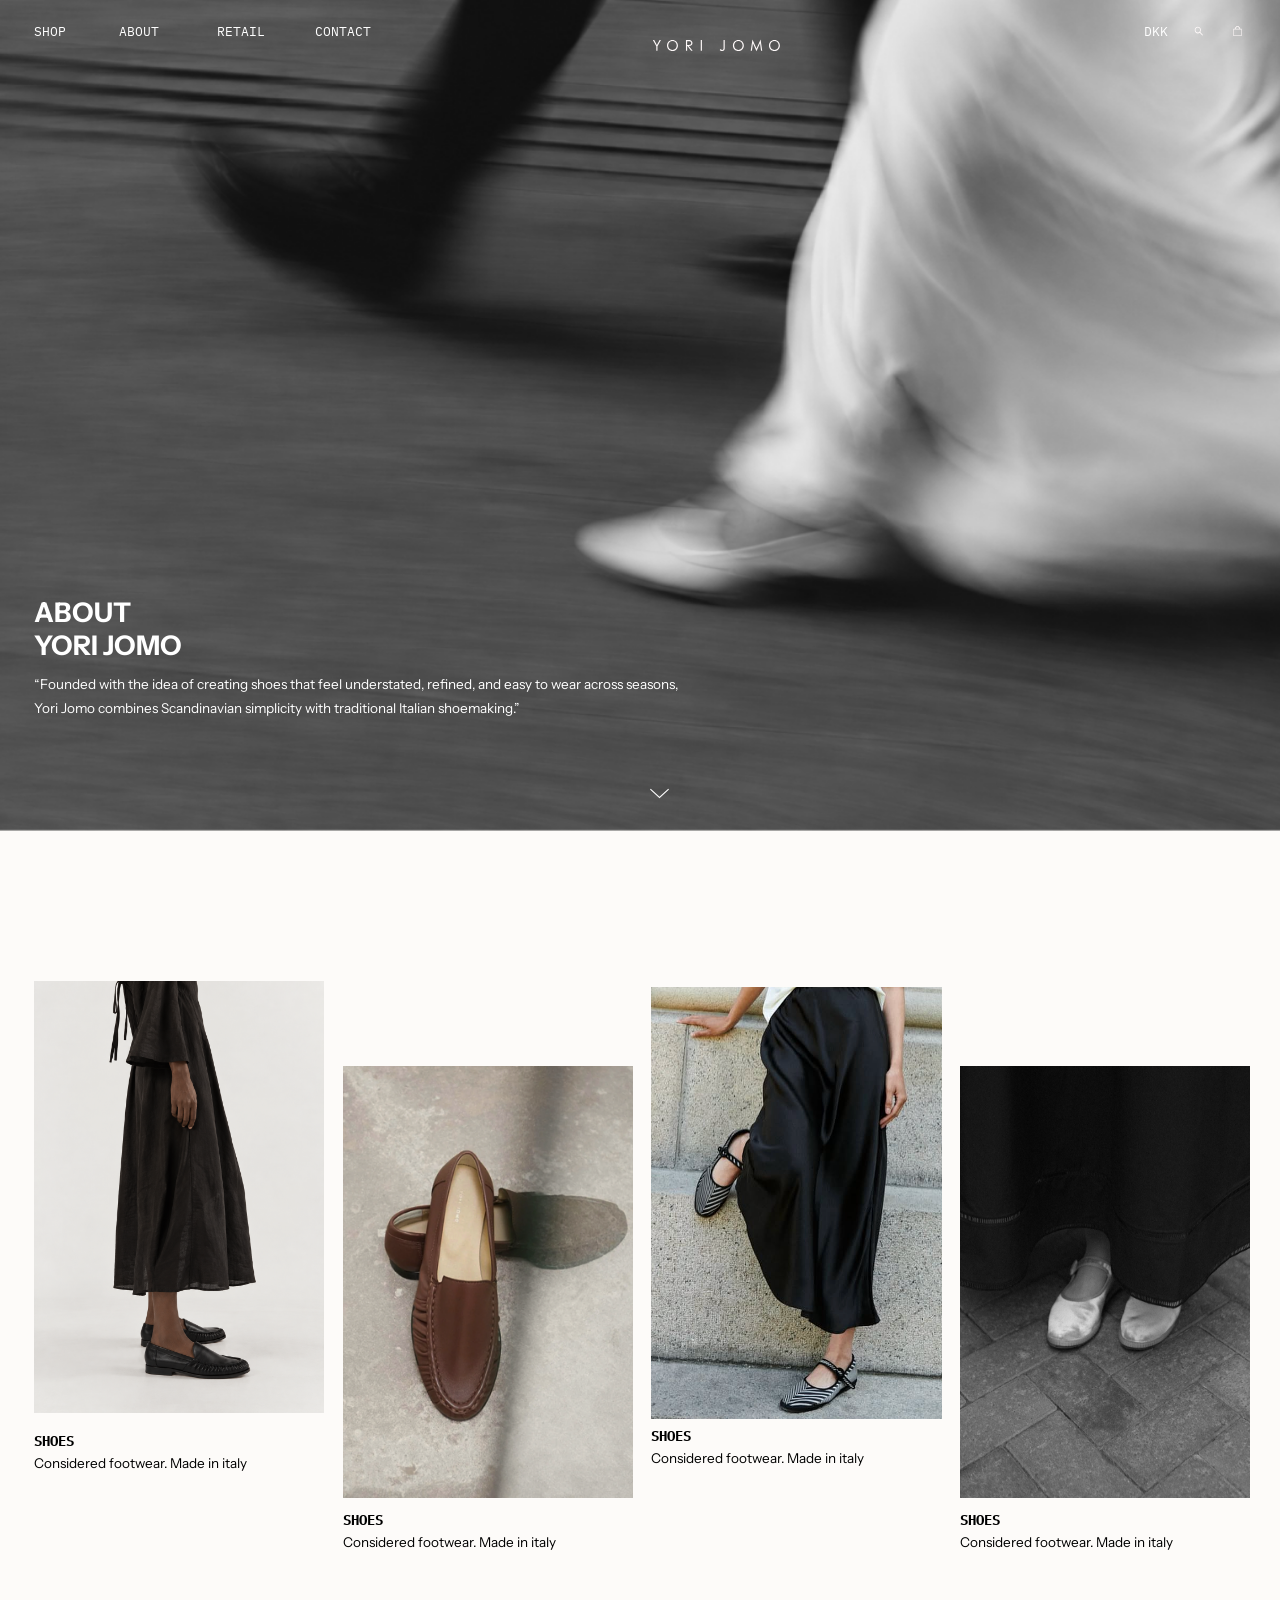
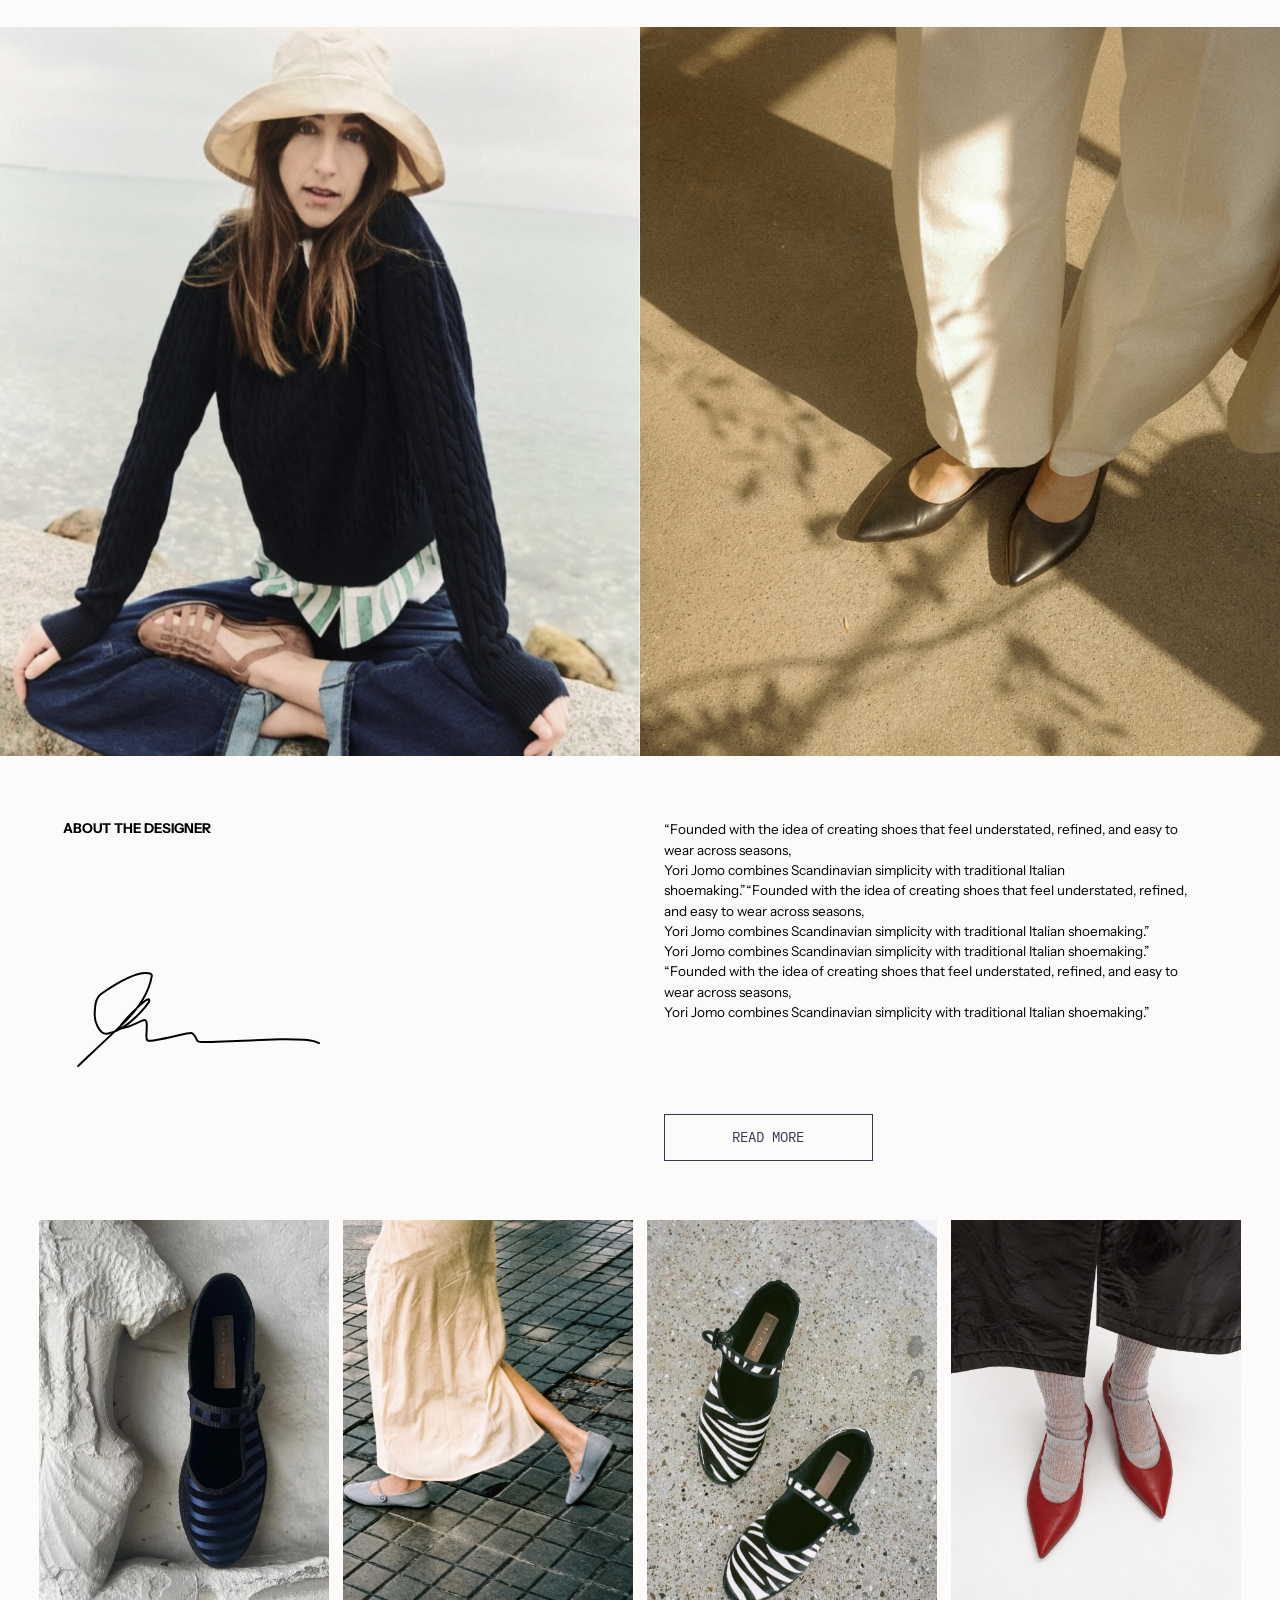
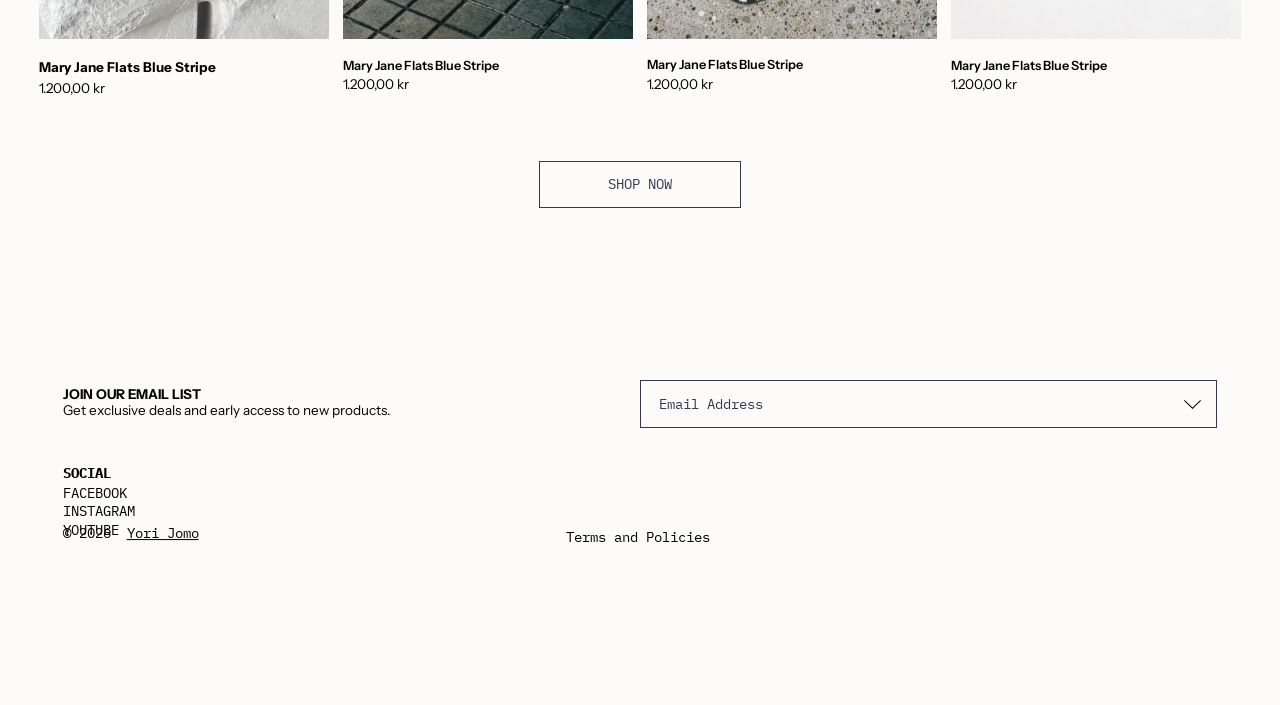
==== index.html @ 8095773f "index" ====
<!doctype html>
<html lang="en">
  <head>
    <meta charset="utf-8">
    <meta name="viewport" content="width=device-width, initial-scale=1">
    <meta name="description" content="Yori Jomo — considered footwear, made in Italy.">
    <title>Yori Jomo — Considered Footwear</title>
    <link rel="preconnect" href="https://fonts.googleapis.com">
    <link rel="preconnect" href="https://fonts.gstatic.com" crossorigin>
    <link
      href="https://fonts.googleapis.com/css2?family=IBM+Plex+Mono:wght@400;700&family=Instrument+Sans:wght@400;600;700&display=swap"
      rel="stylesheet"
    >
    <link rel="stylesheet" href="styles.css">
    <script src="script.js" defer></script>
  </head>
  <body>
    <main class="page" id="top">
      <section class="hero" aria-labelledby="hero-title">
        <img class="hero__image" src="assets/hero.png" alt="">
        <header class="site-header">
          <nav class="header-navigation" aria-label="Main navigation">
            <div class="header-navigation__links">
              <a href="#featured-products">SHOP</a>
              <a href="#designer">ABOUT</a>
              <a href="#categories">RETAIL</a>
              <a href="#footer">CONTACT</a>
            </div>
            <a class="header-navigation__logo" href="#top" aria-label="Yori Jomo home">
              <img src="assets/header-logo.svg" alt="Yori Jomo">
            </a>
            <div class="header-navigation__actions">
              <span class="header-navigation__currency">DKK</span>
              <button
                class="header-navigation__search-toggle"
                type="button"
                aria-label="Open product search"
                aria-expanded="false"
                aria-controls="site-search"
              >
                <img src="assets/header-search.svg" alt="">
              </button>
              <a class="header-navigation__bag" href="#featured-products" aria-label="Shop shoes">
                <img src="assets/header-bag.svg" alt="">
              </a>
            </div>
            <form class="header-search" id="site-search" role="search" hidden>
              <label class="visually-hidden" for="site-search-input">Search shoes</label>
              <input id="site-search-input" type="search" placeholder="Search shoes">
            </form>
          </nav>
        </header>
        <div class="hero__copy">
          <h1 id="hero-title">ABOUT<br>YORI JOMO</h1>
          <p>
            “Founded with the idea of creating shoes that feel understated, refined, and easy to wear across seasons,<br>
            Yori Jomo combines Scandinavian simplicity with traditional Italian shoemaking.”
          </p>
        </div>
        <img class="hero__scroll" src="assets/scroll-indicator.svg" alt="">
      </section>

      <section class="categories" id="categories" aria-label="Shoes">
        <div class="category-grid">
          <article class="category-card category-card--one">
            <img class="category-card__image" src="assets/category-1.png" alt="">
            <div class="category-card__caption">
              <p class="category-card__eyebrow">SHOES</p>
              <p>Considered footwear. Made in italy</p>
            </div>
          </article>
          <article class="category-card category-card--two">
            <img class="category-card__image" src="assets/category-2.png" alt="">
            <div class="category-card__caption">
              <p class="category-card__eyebrow">SHOES</p>
              <p>Considered footwear. Made in italy</p>
            </div>
          </article>
          <article class="category-card category-card--three">
            <div class="category-card__crop category-card__crop--three">
              <img src="assets/category-3.png" alt="">
            </div>
            <div class="category-card__caption">
              <p class="category-card__eyebrow">SHOES</p>
              <p>Considered footwear. Made in italy</p>
            </div>
          </article>
          <article class="category-card category-card--four">
            <div class="category-card__crop category-card__crop--four">
              <img src="assets/category-4.png" alt="">
            </div>
            <div class="category-card__caption">
              <p class="category-card__eyebrow">SHOES</p>
              <p>Considered footwear. Made in italy</p>
            </div>
          </article>
        </div>
      </section>

      <section class="editorial-images" aria-label="Yori Jomo footwear">
        <img class="editorial-images__left" src="assets/about-left.png" alt="">
        <div class="editorial-images__right">
          <img src="assets/about-right.png" alt="">
        </div>
      </section>

      <section class="designer" id="designer" aria-labelledby="designer-title">
        <h2 id="designer-title">ABOUT THE DESIGNER</h2>
        <img class="designer__signature" src="assets/designer-signature.svg" alt="">
        <div class="designer__copy">
          <div class="designer__quote">
            <p>“Founded with the idea of creating shoes that feel understated, refined, and easy to wear across seasons,</p>
            <p></p>
            <p>Yori Jomo combines Scandinavian simplicity with traditional Italian shoemaking.”“Founded with the idea of creating shoes that feel understated, refined, and easy to wear across seasons,</p>
            <p>Yori Jomo combines Scandinavian simplicity with traditional Italian shoemaking.”</p>
            <p></p>
            <p>Yori Jomo combines Scandinavian simplicity with traditional Italian shoemaking.” “Founded with the idea of creating shoes that feel understated, refined, and easy to wear across seasons,</p>
            <p>Yori Jomo combines Scandinavian simplicity with traditional Italian shoemaking.”</p>
          </div>
          <button class="outline-button" type="button">READ MORE</button>
        </div>
      </section>

      <section class="featured" id="featured-products" aria-label="Featured shoes">
        <div class="product-grid">
          <article class="product-card product-card--one">
            <img class="product-card__image" src="assets/featured-1.png" alt="">
            <div class="product-card__details">
              <h3>Mary Jane Flats Blue Stripe</h3>
              <p>1.200,00 kr</p>
            </div>
          </article>
          <article class="product-card product-card--two">
            <img class="product-card__image" src="assets/featured-2.png" alt="">
            <div class="product-card__details">
              <h3>Mary Jane Flats Blue Stripe</h3>
              <p>1.200,00 kr</p>
            </div>
          </article>
          <article class="product-card product-card--three">
            <img class="product-card__image" src="assets/featured-3.png" alt="">
            <div class="product-card__details">
              <h3>Mary Jane Flats Blue Stripe</h3>
              <p>1.200,00 kr</p>
            </div>
          </article>
          <article class="product-card product-card--four">
            <img class="product-card__image" src="assets/featured-4.png" alt="">
            <div class="product-card__details">
              <h3>Mary Jane Flats Blue Stripe</h3>
              <p>1.200,00 kr</p>
            </div>
          </article>
        </div>
        <button class="outline-button" type="button">SHOP NOW</button>
      </section>

      <footer class="footer" id="footer">
        <div class="footer__newsletter">
          <div class="footer__newsletter-copy">
            <p class="footer__heading">JOIN OUR EMAIL LIST</p>
            <p>Get exclusive deals and early access to new products.</p>
          </div>
          <form class="newsletter-form">
            <label class="visually-hidden" for="newsletter-email">Email Address</label>
            <input id="newsletter-email" name="email" type="email" placeholder="Email Address" required>
            <button type="submit" aria-label="Submit email address">
              <img src="assets/footer-arrow.svg" alt="">
            </button>
            <p class="newsletter-form__status" aria-live="polite"></p>
          </form>
        </div>

        <div class="footer__socials">
          <p class="footer__heading">SOCIAL</p>
          <p class="footer__social-link footer__social-link--facebook">FACEBOOK</p>
          <p class="footer__social-link footer__social-link--instagram">INSTAGRAM</p>
          <p class="footer__social-link footer__social-link--youtube">YOUTUBE</p>
        </div>

        <p class="footer__copyright">© 2026&nbsp; <a href="https://www.yorijomo.com/en-dk" target="_blank" rel="noreferrer">Yori Jomo</a></p>
        <p class="footer__terms">Terms and Policies</p>
      </footer>
    </main>
  </body>
</html>
---- styles.css ----
:root {
  --color-background: #fdfbf9;
  --color-navy: #323951;
  --color-text: #000;
  --color-white: #fff;
  --font-body: "Instrument Sans", sans-serif;
  --font-mono: "IBM Plex Mono", monospace;
  --spacing-6: 24px;
}

* {
  box-sizing: border-box;
}

html {
  min-width: 0;
  scroll-behavior: smooth;
}

body {
  min-width: 0;
  margin: 0;
  background: var(--color-background);
  color: var(--color-text);
  font-family: var(--font-body);
  font-size: 16px;
  font-weight: 400;
}

p,
h1,
h2,
h3 {
  margin: 0;
}

button,
input {
  font: inherit;
}

.page {
  position: relative;
  width: 100%;
  max-width: 1890px;
  margin: 0 auto;
  overflow: hidden;
  background: var(--color-background);
  container-type: inline-size;
}

.hero {
  position: relative;
  height: clamp(620px, 64.9471cqi, 1228px);
  overflow: hidden;
}

.hero__image {
  position: absolute;
  top: 0;
  left: -1.7857%;
  display: block;
  width: 103.5714%;
  height: 100%;
  object-fit: fill;
}

.site-header {
  position: absolute;
  z-index: 2;
  inset: 0 0 auto;
  height: clamp(56px, 4.8942cqi, 92.5px);
  padding-inline: clamp(20px, 2.6455cqi, 50px);
  color: var(--color-white);
}

.header-navigation {
  position: relative;
  display: flex;
  width: 100%;
  height: 100%;
  align-items: center;
  justify-content: space-between;
}

.header-navigation__links {
  display: flex;
  align-items: center;
  gap: 3.5714cqi;
}

.header-navigation__links a,
.header-navigation__currency {
  color: inherit;
  font-family: var(--font-mono);
  font-size: clamp(9px, 0.9921cqi, 18.75px);
  font-weight: 400;
  line-height: 1;
  text-decoration: none;
}

.header-navigation__links a:nth-child(1) {
  width: 3.0423cqi;
}

.header-navigation__links a:nth-child(2),
.header-navigation__links a:nth-child(3) {
  width: 4.1005cqi;
}

.header-navigation__links a:nth-child(4) {
  width: 5.2248cqi;
}

.header-navigation__links a,
.header-navigation__logo,
.header-navigation__bag,
.header-navigation__search-toggle {
  transition: opacity 160ms ease;
}

.header-navigation__links a:hover,
.header-navigation__logo:hover,
.header-navigation__bag:hover,
.header-navigation__search-toggle:hover {
  opacity: 0.72;
}

.header-navigation__links a:focus-visible,
.header-navigation__logo:focus-visible,
.header-navigation__bag:focus-visible,
.header-navigation__search-toggle:focus-visible {
  outline: 1px solid currentColor;
  outline-offset: 5px;
}

.header-navigation__logo {
  position: absolute;
  top: 50%;
  left: 50%;
  display: block;
  width: max-content;
  transform: translate(-50%, -50%) scale(clamp(1, calc(100cqi / 889.4px), 2.125));
}

.header-navigation__logo img,
.header-navigation__search-toggle img,
.header-navigation__bag img {
  display: block;
  height: auto;
}

.header-navigation__actions {
  display: flex;
  align-items: center;
  gap: clamp(12px, 1.72cqi, 32px);
}

.header-navigation__currency {
  white-space: nowrap;
}

.header-navigation__search-toggle,
.header-navigation__bag {
  display: grid;
  width: clamp(14px, 1.3254cqi, 25px);
  height: clamp(16px, 1.59cqi, 30px);
  flex: 0 0 auto;
  place-items: center;
  padding: 0;
  border: 0;
  background: transparent;
  color: inherit;
  cursor: pointer;
}

.header-navigation__search-toggle img {
  transform: scale(clamp(1.08, calc(100cqi / 771.4px), 2.45));
}

.header-navigation__bag img {
  transform: scale(clamp(1.07, calc(100cqi / 964.3px), 1.96));
}

.header-search {
  position: absolute;
  top: calc(100% - 4px);
  right: 0;
  width: clamp(220px, 26.5cqi, 500px);
  padding: 10px 14px;
  border: 1px solid var(--color-white);
  background: rgb(50 57 81 / 72%);
}

.header-search[hidden] {
  display: none;
}

.header-search input {
  width: 100%;
  border: 0;
  outline: 0;
  background: transparent;
  color: var(--color-white);
  font-family: var(--font-mono);
  font-size: clamp(12px, 0.98cqi, 18px);
}

.header-search input::placeholder {
  color: var(--color-white);
  opacity: 1;
}

.hero__copy {
  position: absolute;
  top: 71.69%;
  left: 2.6455%;
  width: 52.05%;
  color: var(--color-white);
}

.hero__copy h1 {
  margin-bottom: clamp(8px, 0.794cqi, 15px);
  font-size: clamp(24px, 2.1164cqi, 40px);
  font-weight: 700;
  line-height: normal;
}

.hero__copy p {
  font-size: clamp(12px, 1.0582cqi, 20px);
  line-height: var(--spacing-6);
}

.hero__scroll {
  position: absolute;
  bottom: 2.75%;
  left: 50%;
  display: block;
  transform: translateX(-50%) scale(clamp(0.5, calc(100cqi / 1512px), 1.25));
}

.categories {
  position: relative;
  width: 100%;
  height: clamp(500px, 62.2354cqi, 1176px);
  margin-top: -1px;
  overflow: hidden;
}

.category-grid {
  position: absolute;
  top: 5.6878cqi;
  right: 2.315cqi;
  left: 2.6455cqi;
  display: grid;
  grid-template-columns: repeat(4, minmax(0, 1fr));
  align-items: start;
  column-gap: 1.46cqi;
}

.category-card {
  display: flex;
  min-width: 0;
  flex-direction: column;
  align-items: flex-start;
}

.category-card__image,
.category-card__crop {
  display: block;
  width: 100%;
  aspect-ratio: 0.6715;
  object-fit: cover;
}

.category-card--one {
  margin-top: 6.116cqi;
}

.category-card--one .category-card__caption {
  margin-top: clamp(12px, 1.521cqi, 28px);
}

.category-card--two {
  padding-top: 12.698cqi;
}

.category-card--two .category-card__caption,
.category-card--four .category-card__caption {
  margin-top: clamp(10px, 1.124cqi, 21px);
}

.category-card--three {
  margin-top: 6.58cqi;
}

.category-card__crop {
  position: relative;
  overflow: hidden;
}

.category-card__crop img {
  position: absolute;
  max-width: none;
}

.category-card__crop--three img {
  top: -141.9%;
  left: -43.56%;
  width: 215.87%;
  height: 313.81%;
}

.category-card--three .category-card__caption {
  margin-top: clamp(7px, 0.6614cqi, 12.5px);
}

.category-card--four {
  padding-top: 12.698cqi;
}

.category-card__crop--four img {
  top: -89.89%;
  left: -13.8%;
  width: 136.59%;
  height: 236.89%;
}

.category-card__caption {
  width: 100%;
  font-size: clamp(11px, 1.0582cqi, 20px);
  line-height: 1.5;
}

.category-card__eyebrow {
  height: 1.5em;
  font-family: var(--font-mono);
  font-size: inherit;
  font-weight: 700;
  line-height: 1.25;
}

.editorial-images {
  display: grid;
  width: 100%;
  height: 56.9444cqi;
  grid-template-columns: repeat(2, minmax(0, 1fr));
  grid-template-rows: minmax(0, 1fr);
}

.editorial-images__left,
.editorial-images__right {
  display: block;
  min-height: 0;
  width: 100%;
  height: 100%;
}

.editorial-images__left {
  object-fit: cover;
  object-position: bottom;
}

.editorial-images__right {
  position: relative;
  overflow: hidden;
}

.editorial-images__right img {
  position: absolute;
  top: -3.52%;
  left: -0.93%;
  width: 100.93%;
  height: 106.07%;
}

.designer {
  position: relative;
  width: 100%;
  height: clamp(350px, 33.5979cqi, 638px);
  overflow: hidden;
}

.designer h2 {
  position: absolute;
  top: 14.57%;
  left: 4.8942%;
  font-size: clamp(12px, 1.0582cqi, 20px);
  font-weight: 700;
  line-height: 1.5;
}

.designer__signature {
  position: absolute;
  top: 50.2%;
  left: 6.018cqi;
  display: block;
  transform: scale(clamp(0.5, calc(100cqi / 1512px), 1.25));
  transform-origin: top left;
}

.designer__copy {
  position: absolute;
  top: 14.764%;
  left: 51.852%;
  display: flex;
  width: 42.328%;
  flex-direction: column;
  gap: clamp(18px, 1.852cqi, 35px);
}

.designer__quote {
  height: clamp(200px, 21.164cqi, 400px);
  overflow: hidden;
  font-size: clamp(12px, 1.0582cqi, 20px);
  line-height: 1.5;
}

.outline-button {
  display: inline-flex;
  width: max-content;
  min-height: clamp(42px, 3.6376cqi, 68.75px);
  align-items: center;
  justify-content: center;
  padding: clamp(10px, 1.0582cqi, 20px) clamp(32px, 5.291cqi, 100px);
  border: 1px solid var(--color-navy);
  background: transparent;
  color: var(--color-navy);
  font-family: var(--font-mono);
  font-size: clamp(12px, 1.0582cqi, 20px);
  font-weight: 400;
  line-height: normal;
  text-decoration: none;
  white-space: nowrap;
  cursor: pointer;
}

.outline-button:focus-visible {
  outline: 2px solid var(--color-navy);
  outline-offset: 3px;
}

.featured {
  display: flex;
  width: 100%;
  margin-top: clamp(32px, 2.6455cqi, 50px);
  margin-bottom: clamp(100px, 11.5741cqi, 219px);
  flex-direction: column;
  align-items: center;
  gap: clamp(44px, 4.8942cqi, 92.5px);
}

.product-grid {
  display: grid;
  width: 93.9%;
  grid-template-columns: repeat(4, minmax(0, 1fr));
  align-items: start;
  gap: 1.1973%;
}

.product-card {
  display: flex;
  min-width: 0;
  flex-direction: column;
  gap: clamp(14px, 1.455cqi, 22px);
}

.product-card[hidden] {
  display: none;
}

.product-card__image {
  display: block;
  width: 100%;
  aspect-ratio: 0.6911;
  object-fit: cover;
}

.product-card__details {
  width: 100%;
}

.product-card__details h3 {
  font-size: clamp(11px, 0.9921cqi, 18.75px);
  font-weight: 600;
  line-height: 1.333;
}

.product-card--one .product-card__details h3 {
  font-size: clamp(12px, 1.0582cqi, 20px);
  font-weight: 700;
  line-height: 1.5;
}

.product-card__details p {
  font-size: clamp(11px, 1.0582cqi, 20px);
  line-height: 1.5;
}

.footer {
  position: relative;
  width: 100%;
  height: clamp(320px, 25.1984cqi, 476px);
  margin-top: 0;
  margin-bottom: 27px;
  overflow: hidden;
}

.footer__newsletter-copy {
  position: absolute;
  top: 9.449%;
  left: 4.8942%;
  width: 27.1825%;
  font-size: clamp(11px, 1.0582cqi, 20px);
  line-height: normal;
}

.footer__heading {
  font-weight: 700;
}

.newsletter-form {
  position: absolute;
  top: 7.6129%;
  right: 4.8942%;
  width: 45.1058%;
  height: clamp(44px, 3.7037cqi, 70px);
  border: 1px solid var(--color-navy);
}

.newsletter-form input {
  width: 100%;
  height: 100%;
  padding: 0 clamp(42px, 3.7037cqi, 70px) 0 clamp(14px, 1.389cqi, 26px);
  border: 0;
  border-radius: 0;
  outline: 0;
  background: transparent;
  color: var(--color-navy);
  font-family: var(--font-mono);
  font-size: clamp(12px, 1.0582cqi, 20px);
}

.newsletter-form input::placeholder {
  color: var(--color-navy);
  opacity: 1;
}

.newsletter-form:focus-within {
  outline: 1px solid var(--color-navy);
  outline-offset: 2px;
}

.newsletter-form button {
  position: absolute;
  top: 0;
  right: 0;
  display: grid;
  width: clamp(44px, 3.7037cqi, 70px);
  height: 100%;
  place-items: center;
  padding: 0;
  border: 0;
  background: transparent;
  cursor: pointer;
}

.newsletter-form button img {
  display: block;
  transform: rotate(-90deg) scale(clamp(0.5, calc(100cqi / 1512px), 1.25));
}

.newsletter-form__status {
  position: absolute;
  top: calc(100% + 6px);
  left: 0;
  color: var(--color-navy);
  font-size: clamp(10px, 0.794cqi, 15px);
}

.footer__socials {
  position: absolute;
  top: 33.07%;
  left: 4.8942%;
  width: clamp(160px, 14.22cqi, 215px);
  font-family: var(--font-mono);
  font-size: clamp(11px, 1.0582cqi, 20px);
  line-height: 1.5625;
}

.footer__social-link {
  position: absolute;
  left: 0;
}

.footer__social-link--facebook {
  top: 1.5873cqi;
}

.footer__social-link--instagram {
  top: 2.9762cqi;
}

.footer__social-link--youtube {
  top: 4.4974cqi;
}

.footer__copyright,
.footer__terms {
  position: absolute;
  font-family: var(--font-mono);
  font-size: clamp(11px, 1.0582cqi, 20px);
  line-height: 1.1875;
}

.footer__copyright {
  bottom: 47.5%;
  left: 4.8942%;
  transform: translateY(100%);
}

.footer__copyright a {
  color: inherit;
}

.footer__terms {
  bottom: 46.45%;
  left: 44.246%;
  transform: translateY(100%);
}

.visually-hidden {
  position: absolute;
  width: 1px;
  height: 1px;
  padding: 0;
  overflow: hidden;
  clip: rect(0, 0, 0, 0);
  white-space: nowrap;
  border: 0;
}

@media (max-width: 900px) {
  .site-header {
    padding-inline: 20px;
  }

  .header-navigation__links {
    gap: clamp(10px, 3.5714cqi, 32px);
  }

  .header-navigation__logo {
    transform: translate(-50%, -50%) scale(clamp(1, calc(100cqi / 889.4px), 1.2));
  }

  .header-navigation__actions {
    gap: clamp(10px, 1.7cqi, 16px);
  }

  .hero__copy {
    width: 68%;
  }

  .category-card__caption {
    font-size: clamp(10px, 1.4cqi, 13px);
  }

  .designer__quote {
    line-height: 1.5;
  }

  .footer__socials {
    width: 32%;
  }

}
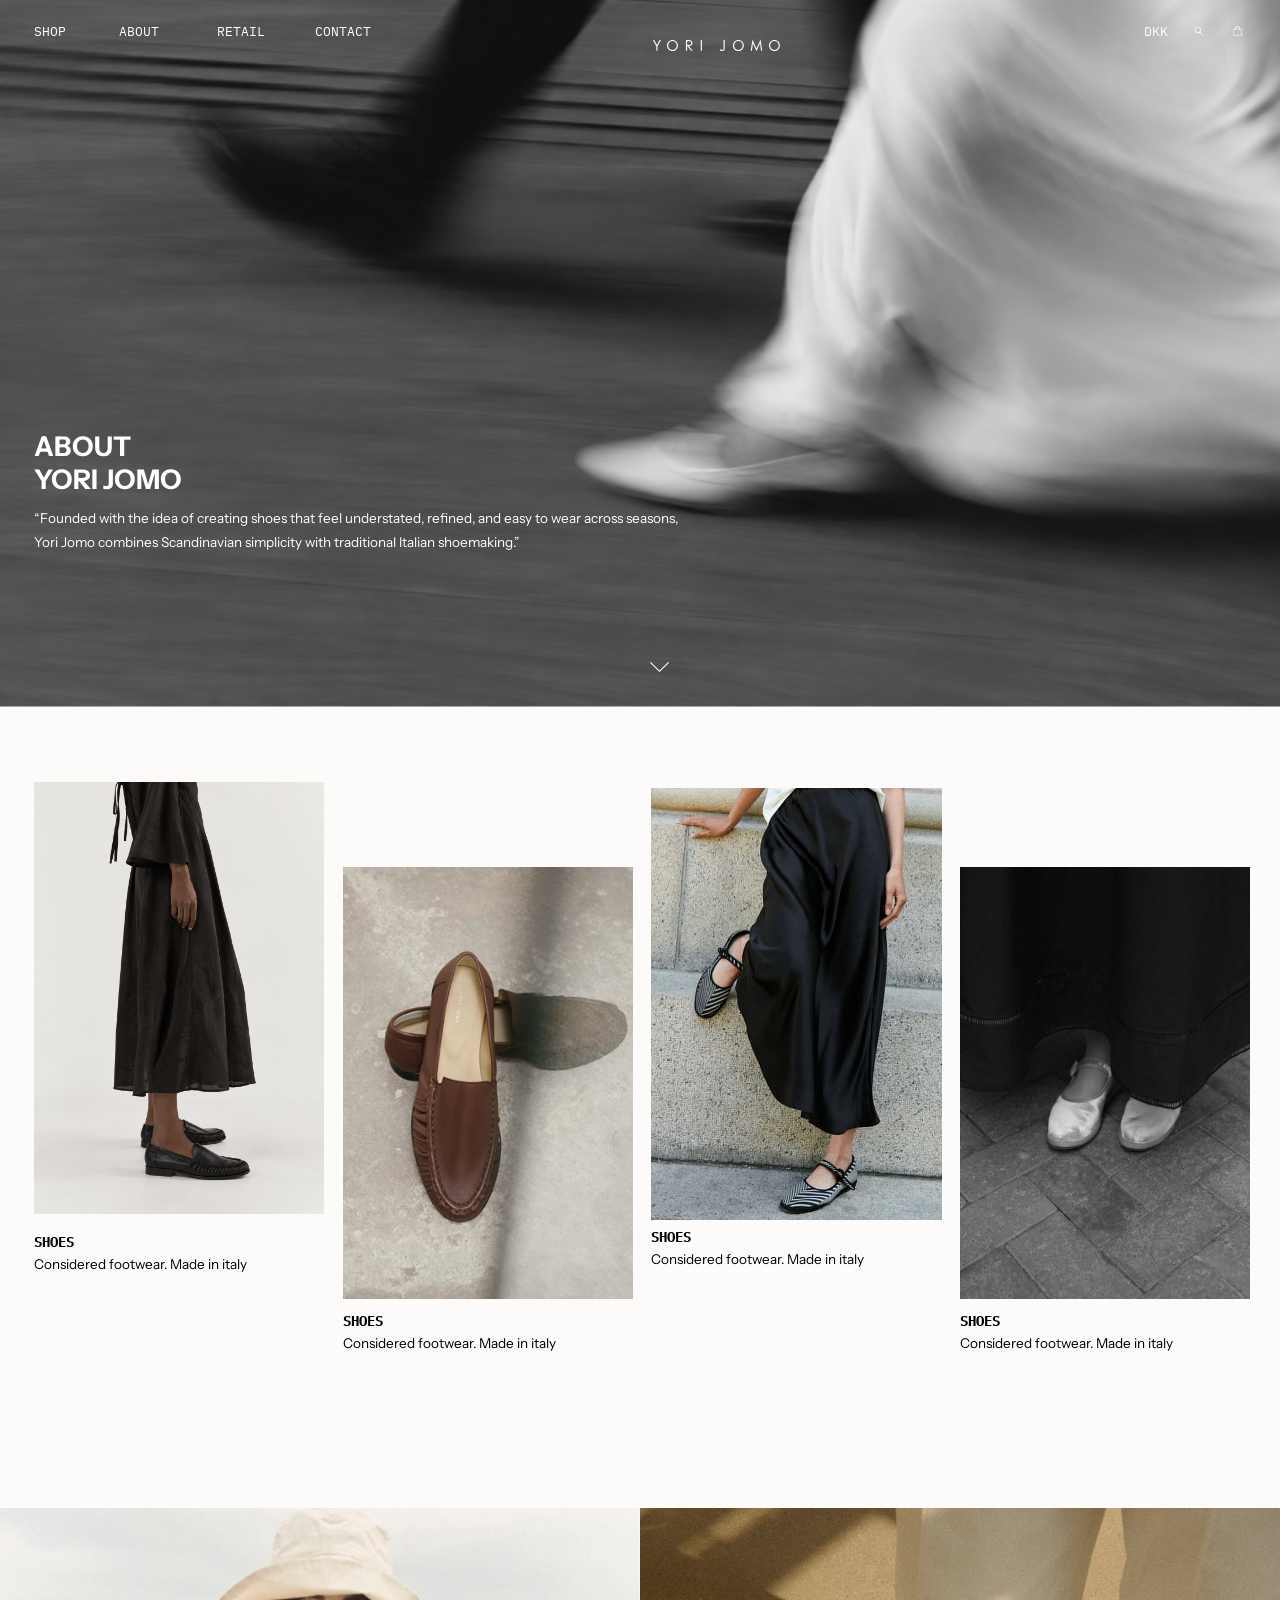
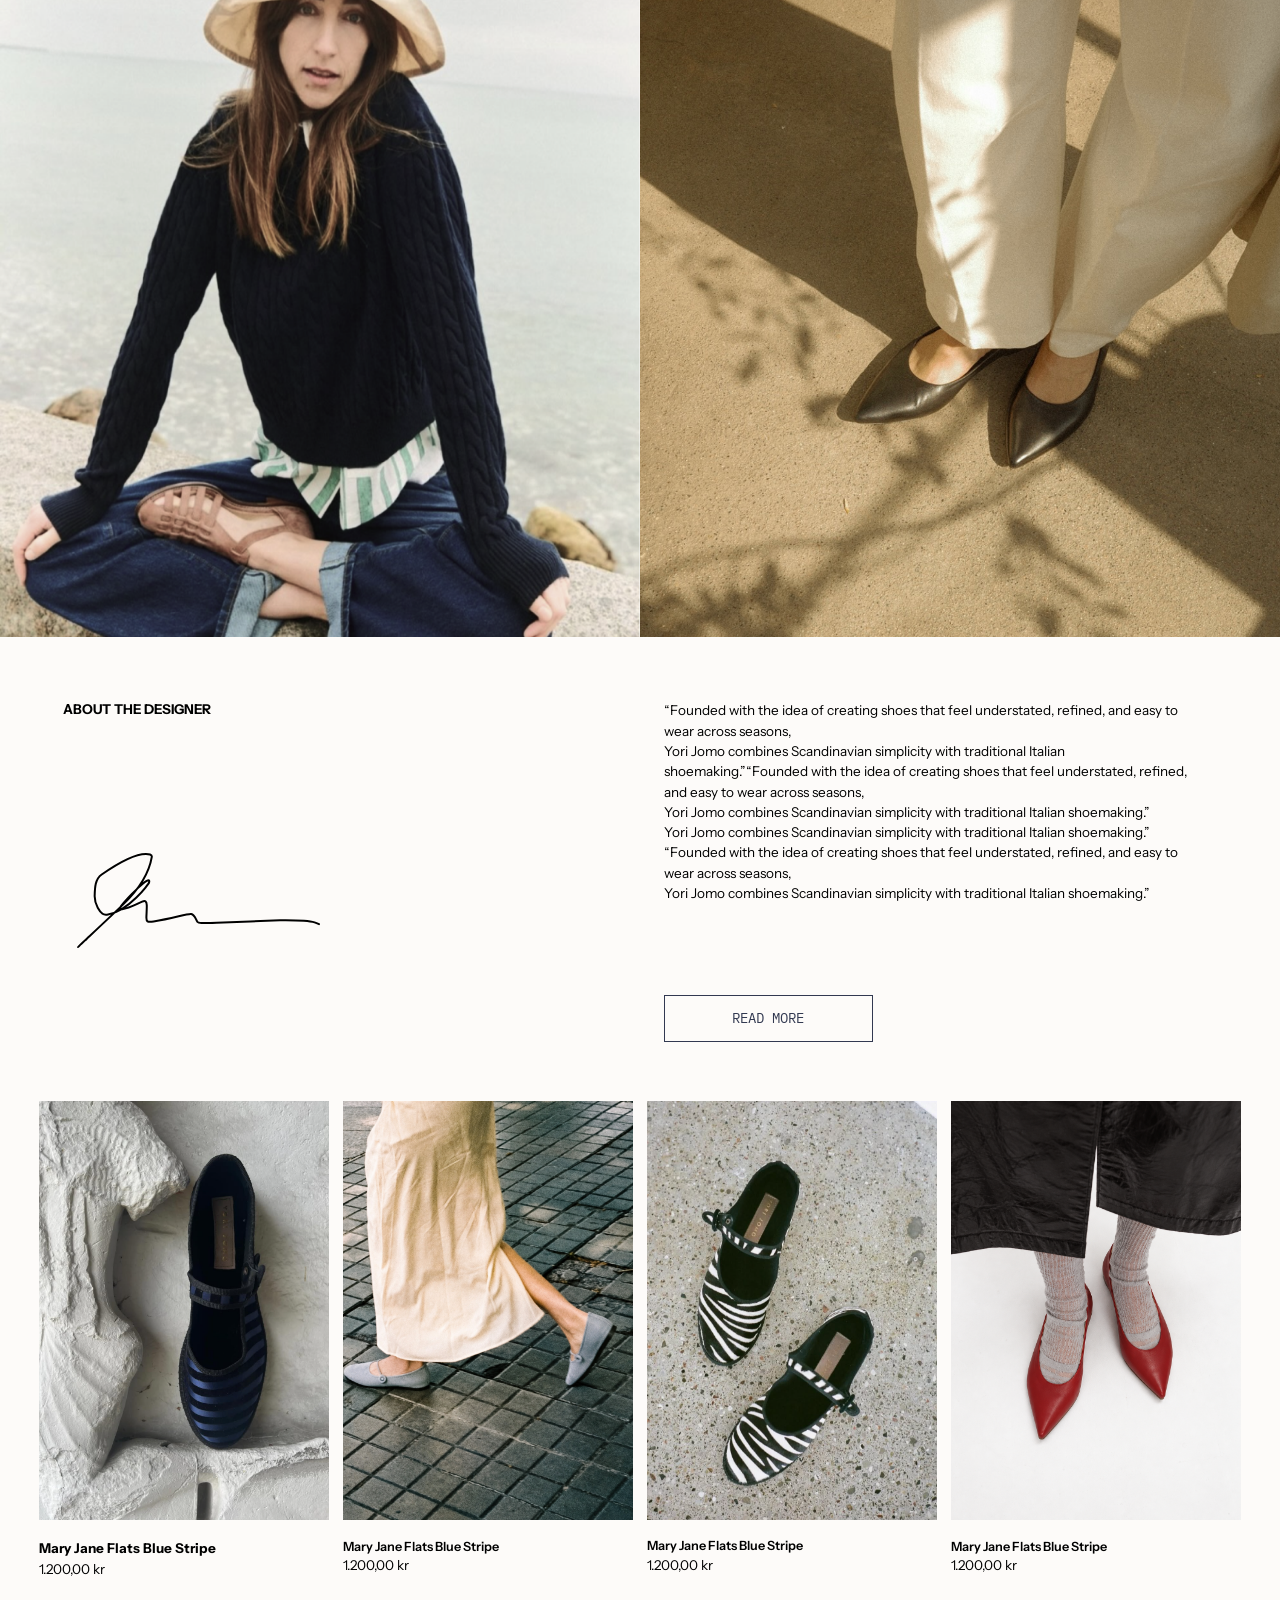
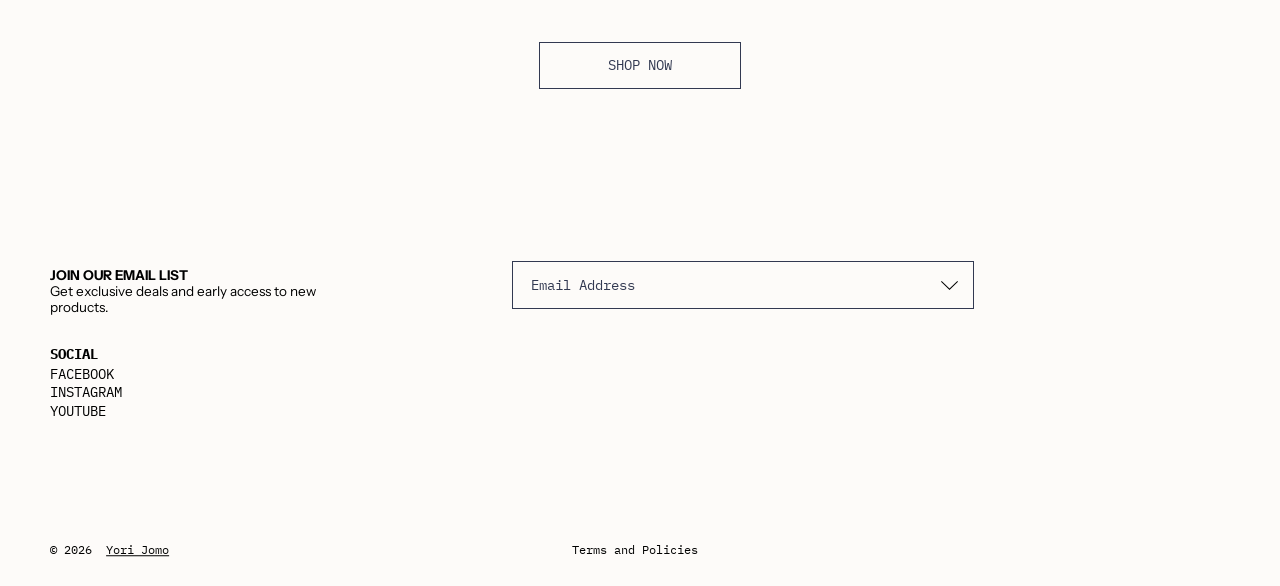
==== commit 77a771ef: "responsive" ====
--- a/index.html
+++ b/index.html
@@ -1,33 +1,48 @@
 <!doctype html>
 <html lang="en">
   <head>
-    <meta charset="utf-8">
-    <meta name="viewport" content="width=device-width, initial-scale=1">
-    <meta name="description" content="Yori Jomo — considered footwear, made in Italy.">
+    <meta charset="utf-8" />
+    <meta name="viewport" content="width=device-width, initial-scale=1" />
+    <meta
+      name="description"
+      content="Yori Jomo — considered footwear, made in Italy."
+    />
     <title>Yori Jomo — Considered Footwear</title>
-    <link rel="preconnect" href="https://fonts.googleapis.com">
-    <link rel="preconnect" href="https://fonts.gstatic.com" crossorigin>
+    <link rel="preconnect" href="https://fonts.googleapis.com" />
+    <link rel="preconnect" href="https://fonts.gstatic.com" crossorigin />
     <link
       href="https://fonts.googleapis.com/css2?family=IBM+Plex+Mono:wght@400;700&family=Instrument+Sans:wght@400;600;700&display=swap"
       rel="stylesheet"
-    >
-    <link rel="stylesheet" href="styles.css">
+    />
+    <link rel="stylesheet" href="styles.css" />
     <script src="script.js" defer></script>
   </head>
   <body>
     <main class="page" id="top">
       <section class="hero" aria-labelledby="hero-title">
-        <img class="hero__image" src="assets/hero.png" alt="">
+        <img class="hero__image" src="assets/hero.png" alt="" />
         <header class="site-header">
           <nav class="header-navigation" aria-label="Main navigation">
-            <div class="header-navigation__links">
+            <button
+              class="header-navigation__menu-toggle"
+              type="button"
+              aria-expanded="false"
+              aria-controls="primary-navigation"
+            >
+              MENU
+            </button>
+            <div class="header-navigation__links" id="primary-navigation">
               <a href="#featured-products">SHOP</a>
               <a href="#designer">ABOUT</a>
               <a href="#categories">RETAIL</a>
               <a href="#footer">CONTACT</a>
             </div>
-            <a class="header-navigation__logo" href="#top" aria-label="Yori Jomo home">
-              <img src="assets/header-logo.svg" alt="Yori Jomo">
+            <a
+              class="header-navigation__logo"
+              href="#top"
+              aria-label="Yori Jomo home"
+            >
+              <img src="assets/header-logo.svg" alt="Yori Jomo" />
             </a>
             <div class="header-navigation__actions">
               <span class="header-navigation__currency">DKK</span>
@@ -38,39 +53,59 @@
                 aria-expanded="false"
                 aria-controls="site-search"
               >
-                <img src="assets/header-search.svg" alt="">
+                <img src="assets/header-search.svg" alt="" />
               </button>
-              <a class="header-navigation__bag" href="#featured-products" aria-label="Shop shoes">
-                <img src="assets/header-bag.svg" alt="">
+              <a
+                class="header-navigation__bag"
+                href="#featured-products"
+                aria-label="Shop shoes"
+              >
+                <img src="assets/header-bag.svg" alt="" />
               </a>
             </div>
             <form class="header-search" id="site-search" role="search" hidden>
-              <label class="visually-hidden" for="site-search-input">Search shoes</label>
-              <input id="site-search-input" type="search" placeholder="Search shoes">
+              <label class="visually-hidden" for="site-search-input"
+                >Search shoes</label
+              >
+              <input
+                id="site-search-input"
+                type="search"
+                placeholder="Search shoes"
+              />
             </form>
           </nav>
         </header>
         <div class="hero__copy">
-          <h1 id="hero-title">ABOUT<br>YORI JOMO</h1>
+          <h1 id="hero-title">ABOUT<br />YORI JOMO</h1>
           <p>
-            “Founded with the idea of creating shoes that feel understated, refined, and easy to wear across seasons,<br>
-            Yori Jomo combines Scandinavian simplicity with traditional Italian shoemaking.”
-          </p>
-        </div>
-        <img class="hero__scroll" src="assets/scroll-indicator.svg" alt="">
+            “Founded with the idea of creating shoes that feel understated,
+            refined, and easy to wear across seasons,<br />
+            Yori Jomo combines Scandinavian simplicity with traditional Italian
+            shoemaking.”
+          </p>
+        </div>
+        <img class="hero__scroll" src="assets/scroll-indicator.svg" alt="" />
       </section>
 
       <section class="categories" id="categories" aria-label="Shoes">
         <div class="category-grid">
           <article class="category-card category-card--one">
-            <img class="category-card__image" src="assets/category-1.png" alt="">
+            <img
+              class="category-card__image"
+              src="assets/category-1.png"
+              alt=""
+            />
             <div class="category-card__caption">
               <p class="category-card__eyebrow">SHOES</p>
               <p>Considered footwear. Made in italy</p>
             </div>
           </article>
           <article class="category-card category-card--two">
-            <img class="category-card__image" src="assets/category-2.png" alt="">
+            <img
+              class="category-card__image"
+              src="assets/category-2.png"
+              alt=""
+            />
             <div class="category-card__caption">
               <p class="category-card__eyebrow">SHOES</p>
               <p>Considered footwear. Made in italy</p>
@@ -78,7 +113,7 @@
           </article>
           <article class="category-card category-card--three">
             <div class="category-card__crop category-card__crop--three">
-              <img src="assets/category-3.png" alt="">
+              <img src="assets/category-3.png" alt="" />
             </div>
             <div class="category-card__caption">
               <p class="category-card__eyebrow">SHOES</p>
@@ -87,7 +122,7 @@
           </article>
           <article class="category-card category-card--four">
             <div class="category-card__crop category-card__crop--four">
-              <img src="assets/category-4.png" alt="">
+              <img src="assets/category-4.png" alt="" />
             </div>
             <div class="category-card__caption">
               <p class="category-card__eyebrow">SHOES</p>
@@ -98,54 +133,97 @@
       </section>
 
       <section class="editorial-images" aria-label="Yori Jomo footwear">
-        <img class="editorial-images__left" src="assets/about-left.png" alt="">
+        <img
+          class="editorial-images__left"
+          src="assets/about-left.png"
+          alt=""
+        />
         <div class="editorial-images__right">
-          <img src="assets/about-right.png" alt="">
+          <img src="assets/about-right.png" alt="" />
         </div>
       </section>
 
       <section class="designer" id="designer" aria-labelledby="designer-title">
         <h2 id="designer-title">ABOUT THE DESIGNER</h2>
-        <img class="designer__signature" src="assets/designer-signature.svg" alt="">
+        <img
+          class="designer__signature"
+          src="assets/designer-signature.svg"
+          alt=""
+        />
         <div class="designer__copy">
           <div class="designer__quote">
-            <p>“Founded with the idea of creating shoes that feel understated, refined, and easy to wear across seasons,</p>
-            <p></p>
-            <p>Yori Jomo combines Scandinavian simplicity with traditional Italian shoemaking.”“Founded with the idea of creating shoes that feel understated, refined, and easy to wear across seasons,</p>
-            <p>Yori Jomo combines Scandinavian simplicity with traditional Italian shoemaking.”</p>
-            <p></p>
-            <p>Yori Jomo combines Scandinavian simplicity with traditional Italian shoemaking.” “Founded with the idea of creating shoes that feel understated, refined, and easy to wear across seasons,</p>
-            <p>Yori Jomo combines Scandinavian simplicity with traditional Italian shoemaking.”</p>
+            <p>
+              “Founded with the idea of creating shoes that feel understated,
+              refined, and easy to wear across seasons,
+            </p>
+            <p>
+              Yori Jomo combines Scandinavian simplicity with traditional
+              Italian shoemaking.”“Founded with the idea of creating shoes that
+              feel understated, refined, and easy to wear across seasons,
+            </p>
+            <p>
+              Yori Jomo combines Scandinavian simplicity with traditional
+              Italian shoemaking.”
+            </p>
+            <p>
+              Yori Jomo combines Scandinavian simplicity with traditional
+              Italian shoemaking.” “Founded with the idea of creating shoes that
+              feel understated, refined, and easy to wear across seasons,
+            </p>
+            <p>
+              Yori Jomo combines Scandinavian simplicity with traditional
+              Italian shoemaking.”
+            </p>
           </div>
           <button class="outline-button" type="button">READ MORE</button>
         </div>
       </section>
 
-      <section class="featured" id="featured-products" aria-label="Featured shoes">
+      <section
+        class="featured"
+        id="featured-products"
+        aria-label="Featured shoes"
+      >
         <div class="product-grid">
           <article class="product-card product-card--one">
-            <img class="product-card__image" src="assets/featured-1.png" alt="">
+            <img
+              class="product-card__image"
+              src="assets/featured-1.png"
+              alt=""
+            />
             <div class="product-card__details">
               <h3>Mary Jane Flats Blue Stripe</h3>
               <p>1.200,00 kr</p>
             </div>
           </article>
           <article class="product-card product-card--two">
-            <img class="product-card__image" src="assets/featured-2.png" alt="">
+            <img
+              class="product-card__image"
+              src="assets/featured-2.png"
+              alt=""
+            />
             <div class="product-card__details">
               <h3>Mary Jane Flats Blue Stripe</h3>
               <p>1.200,00 kr</p>
             </div>
           </article>
           <article class="product-card product-card--three">
-            <img class="product-card__image" src="assets/featured-3.png" alt="">
+            <img
+              class="product-card__image"
+              src="assets/featured-3.png"
+              alt=""
+            />
             <div class="product-card__details">
               <h3>Mary Jane Flats Blue Stripe</h3>
               <p>1.200,00 kr</p>
             </div>
           </article>
           <article class="product-card product-card--four">
-            <img class="product-card__image" src="assets/featured-4.png" alt="">
+            <img
+              class="product-card__image"
+              src="assets/featured-4.png"
+              alt=""
+            />
             <div class="product-card__details">
               <h3>Mary Jane Flats Blue Stripe</h3>
               <p>1.200,00 kr</p>
@@ -162,10 +240,18 @@
             <p>Get exclusive deals and early access to new products.</p>
           </div>
           <form class="newsletter-form">
-            <label class="visually-hidden" for="newsletter-email">Email Address</label>
-            <input id="newsletter-email" name="email" type="email" placeholder="Email Address" required>
+            <label class="visually-hidden" for="newsletter-email"
+              >Email Address</label
+            >
+            <input
+              id="newsletter-email"
+              name="email"
+              type="email"
+              placeholder="Email Address"
+              required
+            />
             <button type="submit" aria-label="Submit email address">
-              <img src="assets/footer-arrow.svg" alt="">
+              <img src="assets/footer-arrow.svg" alt="" />
             </button>
             <p class="newsletter-form__status" aria-live="polite"></p>
           </form>
@@ -173,12 +259,26 @@
 
         <div class="footer__socials">
           <p class="footer__heading">SOCIAL</p>
-          <p class="footer__social-link footer__social-link--facebook">FACEBOOK</p>
-          <p class="footer__social-link footer__social-link--instagram">INSTAGRAM</p>
-          <p class="footer__social-link footer__social-link--youtube">YOUTUBE</p>
-        </div>
-
-        <p class="footer__copyright">© 2026&nbsp; <a href="https://www.yorijomo.com/en-dk" target="_blank" rel="noreferrer">Yori Jomo</a></p>
+          <p class="footer__social-link footer__social-link--facebook">
+            FACEBOOK
+          </p>
+          <p class="footer__social-link footer__social-link--instagram">
+            INSTAGRAM
+          </p>
+          <p class="footer__social-link footer__social-link--youtube">
+            YOUTUBE
+          </p>
+        </div>
+
+        <p class="footer__copyright">
+          © 2026&nbsp;
+          <a
+            href="https://www.yorijomo.com/en-dk"
+            target="_blank"
+            rel="noreferrer"
+            >Yori Jomo</a
+          >
+        </p>
         <p class="footer__terms">Terms and Policies</p>
       </footer>
     </main>
--- a/styles.css
+++ b/styles.css
@@ -61,7 +61,7 @@
   left: -1.7857%;
   display: block;
   width: 103.5714%;
-  height: 100%;
+  height: 85%;
   object-fit: fill;
 }
 
@@ -87,6 +87,10 @@
   display: flex;
   align-items: center;
   gap: 3.5714cqi;
+}
+
+.header-navigation__menu-toggle {
+  display: none;
 }
 
 .header-navigation__links a,
@@ -112,18 +116,13 @@
   width: 5.2248cqi;
 }
 
-.header-navigation__links a,
-.header-navigation__logo,
-.header-navigation__bag,
-.header-navigation__search-toggle {
-  transition: opacity 160ms ease;
-}
-
-.header-navigation__links a:hover,
-.header-navigation__logo:hover,
-.header-navigation__bag:hover,
-.header-navigation__search-toggle:hover {
-  opacity: 0.72;
+/* Navigation links */
+.header-navigation__links a {
+  transition: font-weight 160ms ease;
+}
+
+.header-navigation__links a:hover {
+  font-weight: 700;
 }
 
 .header-navigation__links a:focus-visible,
@@ -140,7 +139,8 @@
   left: 50%;
   display: block;
   width: max-content;
-  transform: translate(-50%, -50%) scale(clamp(1, calc(100cqi / 889.4px), 2.125));
+  transform: translate(-50%, -50%)
+    scale(clamp(1, calc(100cqi / 889.4px), 2.125));
 }
 
 .header-navigation__logo img,
@@ -188,8 +188,8 @@
   right: 0;
   width: clamp(220px, 26.5cqi, 500px);
   padding: 10px 14px;
-  border: 1px solid var(--color-white);
-  background: rgb(50 57 81 / 72%);
+  border: 1px solid #000;
+  background: #fdfbf9;
 }
 
 .header-search[hidden] {
@@ -201,19 +201,22 @@
   border: 0;
   outline: 0;
   background: transparent;
-  color: var(--color-white);
+  color: #000;
   font-family: var(--font-mono);
   font-size: clamp(12px, 0.98cqi, 18px);
 }
-
 .header-search input::placeholder {
-  color: var(--color-white);
+  color: #000;
   opacity: 1;
 }
 
+.header-search input::-webkit-search-cancel-button {
+  filter: brightness(0);
+}
+
 .hero__copy {
   position: absolute;
-  top: 71.69%;
+  top: 51.69%;
   left: 2.6455%;
   width: 52.05%;
   color: var(--color-white);
@@ -233,7 +236,7 @@
 
 .hero__scroll {
   position: absolute;
-  bottom: 2.75%;
+  bottom: 18%;
   left: 50%;
   display: block;
   transform: translateX(-50%) scale(clamp(0.5, calc(100cqi / 1512px), 1.25));
@@ -243,7 +246,8 @@
   position: relative;
   width: 100%;
   height: clamp(500px, 62.2354cqi, 1176px);
-  margin-top: -1px;
+  margin-top: -200px;
+  margin-bottom: 80px;
   overflow: hidden;
 }
 
@@ -433,6 +437,14 @@
   text-decoration: none;
   white-space: nowrap;
   cursor: pointer;
+  transition:
+    background-color 0.25s ease,
+    color 0.25s ease;
+}
+
+.outline-button:hover {
+  background-color: #000;
+  color: #fff;
 }
 
 .outline-button:focus-visible {
@@ -499,7 +511,7 @@
 
 .footer {
   position: relative;
-  width: 100%;
+  width: 80%;
   height: clamp(320px, 25.1984cqi, 476px);
   margin-top: 0;
   margin-bottom: 27px;
@@ -591,6 +603,11 @@
 .footer__social-link {
   position: absolute;
   left: 0;
+  font-weight: 400;
+}
+
+.footer__social-link:hover {
+  font-weight: 700;
 }
 
 .footer__social-link--facebook {
@@ -609,12 +626,12 @@
 .footer__terms {
   position: absolute;
   font-family: var(--font-mono);
-  font-size: clamp(11px, 1.0582cqi, 20px);
+  font-size: 12px;
   line-height: 1.1875;
 }
 
 .footer__copyright {
-  bottom: 47.5%;
+  bottom: 5%;
   left: 4.8942%;
   transform: translateY(100%);
 }
@@ -624,9 +641,9 @@
 }
 
 .footer__terms {
-  bottom: 46.45%;
-  left: 44.246%;
-  transform: translateY(100%);
+  bottom: 5%;
+  left: 62%;
+  transform: translate(-50%, 100%);
 }
 
 .visually-hidden {
@@ -645,12 +662,50 @@
     padding-inline: 20px;
   }
 
+  .header-navigation__menu-toggle {
+    display: block;
+    padding: 0;
+    border: 0;
+    background: transparent;
+    color: inherit;
+    font-family: var(--font-mono);
+    font-size: 13px;
+    line-height: 1;
+    cursor: pointer;
+  }
+
+  .header-navigation__menu-toggle:focus-visible {
+    outline: 1px solid currentColor;
+    outline-offset: 5px;
+  }
+
   .header-navigation__links {
-    gap: clamp(10px, 3.5714cqi, 32px);
+    position: absolute;
+    z-index: 3;
+    top: calc(100% - 4px);
+    left: 0;
+    display: none;
+    min-width: 200px;
+    flex-direction: column;
+    align-items: flex-start;
+    gap: 16px;
+    padding: 20px;
+    background: #fdfbf9;
+  }
+
+  .header-navigation__links.is-open {
+    display: flex;
+  }
+
+  .header-navigation__links a {
+    width: auto;
+    font-size: 13px;
+    color: #333;
   }
 
   .header-navigation__logo {
-    transform: translate(-50%, -50%) scale(clamp(1, calc(100cqi / 889.4px), 1.2));
+    transform: translate(-50%, -50%)
+      scale(clamp(1, calc(100cqi / 889.4px), 1.2));
   }
 
   .header-navigation__actions {
@@ -672,5 +727,538 @@
   .footer__socials {
     width: 32%;
   }
-
-}
+}
+
+@media (min-width: 601px) and (max-width: 900px) {
+  .hero {
+    height: clamp(762px, calc(126.63vw + 1px), 1014px);
+  }
+
+  .hero__image {
+    top: 0;
+    left: 0;
+    width: 100%;
+    height: 100%;
+    object-fit: cover;
+  }
+
+  .site-header {
+    height: 80px;
+    padding-inline: clamp(24px, 5.25vw, 42px);
+  }
+
+  .header-navigation__menu-toggle {
+    font-size: 13px;
+  }
+
+  .header-navigation__logo {
+    transform: translate(-50%, -50%);
+  }
+
+  .header-navigation__logo img {
+    width: clamp(180px, 36.625vw, 293px);
+  }
+
+  .header-navigation__actions {
+    gap: clamp(14px, 2.5vw, 24px);
+  }
+
+  .header-navigation__currency {
+    font-size: 13px;
+  }
+
+  .header-navigation__search-toggle,
+  .header-navigation__bag {
+    width: 20px;
+    height: 22px;
+  }
+
+  .hero__copy {
+    top: 63%;
+    left: 5%;
+    width: 70%;
+  }
+
+  .hero__copy h1 {
+    margin-bottom: 15px;
+    font-size: 28px;
+    line-height: 1.05;
+  }
+
+  .hero__copy p {
+    max-width: 595px;
+    font-size: 14px;
+    line-height: 1.35;
+  }
+
+  .hero__scroll {
+    bottom: 4%;
+    transform: translateX(-50%);
+  }
+
+  .categories {
+    height: clamp(430px, 61.875cqi, 557px);
+    margin-top: clamp(-200px, calc(1600px - 200vw), 0px);
+    margin-bottom: clamp(-15px, calc(-775px + 95vw), 80px);
+    overflow: visible;
+  }
+
+  .category-grid {
+    top: 0;
+    column-gap: 1.46cqi;
+  }
+
+  .category-card__caption {
+    font-size: 14px;
+    line-height: 1.3;
+  }
+
+  .editorial-images {
+    height: 56.95cqi;
+  }
+
+  .designer {
+    height: auto;
+    min-height: clamp(393px, calc(1009px - 80.2vw), 527px);
+    overflow: visible;
+  }
+
+  .designer h2 {
+    top: 14.57%;
+    left: 4.9%;
+    font-size: 20px;
+    line-height: 1.25;
+  }
+
+  .designer__signature {
+    top: 80%;
+    left: 6.1%;
+    transform: scale(clamp(0.5, calc(100cqi / 1512px), 1.25));
+  }
+
+  .designer__copy {
+    top: 14.76%;
+    left: 51.85%;
+    width: 42.3%;
+    gap: 40px;
+  }
+
+  .designer__quote {
+    height: auto;
+    overflow: visible;
+    font-size: 12px;
+    line-height: 1.35;
+  }
+
+  .outline-button {
+    min-height: 34px;
+    padding: 8px 24px;
+    font-size: 12px;
+  }
+
+  .featured {
+    margin-top: clamp(32px, calc(59px - 3vw), 35px);
+    margin-bottom: clamp(70px, calc(-170px + 30vw), 100px);
+    gap: 44px;
+  }
+
+  .product-grid {
+    width: calc(100% - 46px);
+    column-gap: 12px;
+  }
+
+  .product-card {
+    gap: 12px;
+  }
+
+  .product-card__details h3,
+  .product-card--one .product-card__details h3,
+  .product-card__details p {
+    font-size: 13px;
+    line-height: 1.35;
+  }
+
+  .footer {
+    width: clamp(80%, calc(1640px - 105vw), 100%);
+    height: clamp(260px, calc(-700px + 120vw), 380px);
+    margin-bottom: 8px;
+  }
+
+  .footer__newsletter-copy {
+    top: 19px;
+    left: 5%;
+    width: 32%;
+    font-size: 12px;
+    line-height: 1.35;
+  }
+
+  .newsletter-form {
+    top: 15px;
+    right: 5%;
+    width: 45%;
+    height: 30px;
+  }
+
+  .newsletter-form input {
+    padding-inline: 12px 42px;
+    font-size: 12px;
+  }
+
+  .newsletter-form button {
+    width: 38px;
+  }
+
+  .footer__socials {
+    top: 40%;
+    left: 5%;
+    width: 30%;
+    font-size: 12px;
+    line-height: 1.55;
+  }
+
+  .footer__social-link--facebook {
+    top: 19px;
+  }
+
+  .footer__social-link--instagram {
+    top: 38px;
+  }
+
+  .footer__social-link--youtube {
+    top: 57px;
+  }
+
+  .footer__copyright,
+  .footer__terms {
+    bottom: 4px;
+    font-size: 11px;
+    transform: none;
+  }
+
+  .footer__copyright {
+    left: 5%;
+  }
+
+  .footer__terms {
+    left: 50%;
+  }
+}
+
+@media (max-width: 600px) {
+  .hero {
+    height: clamp(680px, calc(945px - 30.48vw), 826px);
+  }
+
+  .hero__image {
+    top: 0;
+    left: 0;
+    width: 100%;
+    height: 100%;
+    object-fit: cover;
+  }
+
+  .site-header {
+    inset: 8px 0 auto;
+    height: 41px;
+    padding-inline: 20px;
+  }
+
+  .header-navigation__menu-toggle {
+    font-size: 12px;
+  }
+
+  .header-navigation__links {
+    left: -20px;
+    min-width: 440px;
+    padding: 18px 20px;
+  }
+
+  .header-navigation__links a {
+    font-size: 12px;
+  }
+
+  .header-navigation__logo {
+    transform: translate(-50%, -50%);
+  }
+
+  .header-navigation__logo img {
+    width: clamp(126px, 38.2vw, 149px);
+  }
+
+  .header-navigation__actions {
+    gap: 12px;
+  }
+
+  .header-navigation__currency {
+    display: none;
+  }
+
+  .header-navigation__search-toggle,
+  .header-navigation__bag {
+    width: 17px;
+    height: 19px;
+  }
+
+  .header-search {
+    top: calc(100% + 4px);
+    width: min(300px, calc(100vw - 40px));
+  }
+
+  .hero__copy {
+    top: 68%;
+    left: 7.7%;
+    width: 84.6%;
+  }
+
+  .hero__copy h1 {
+    margin-bottom: 15px;
+    font-size: 24px;
+    line-height: 1.05;
+  }
+
+  .hero__copy p {
+    font-size: 12px;
+    line-height: 1.3;
+  }
+
+  .hero__copy p br {
+    display: none;
+  }
+
+  .hero__scroll {
+    bottom: 2%;
+    transform: translateX(-50%);
+  }
+
+  .categories {
+    height: auto;
+    margin: 0;
+    padding: 45px 21px 42px;
+    overflow: visible;
+  }
+
+  .category-grid {
+    position: static;
+    grid-template-columns: repeat(2, minmax(0, 1fr));
+    gap: 14px 20px;
+  }
+
+  .category-card--one {
+    order: 1;
+  }
+
+  .category-card--three {
+    order: 2;
+  }
+
+  .category-card--two {
+    order: 3;
+  }
+
+  .category-card--four {
+    order: 4;
+  }
+
+  .category-card,
+  .category-card--one,
+  .category-card--three {
+    margin: 0;
+  }
+
+  .category-card--two,
+  .category-card--four {
+    padding-top: 0;
+  }
+
+  .category-card__image,
+  .category-card__crop {
+    aspect-ratio: 173 / 258;
+  }
+
+  .category-card__caption,
+  .category-card--one .category-card__caption,
+  .category-card--two .category-card__caption,
+  .category-card--three .category-card__caption,
+  .category-card--four .category-card__caption {
+    margin-top: 8px;
+    font-size: 14px;
+    line-height: 1.35;
+  }
+
+  .category-card__eyebrow {
+    height: auto;
+    margin-bottom: 2px;
+  }
+
+  .editorial-images {
+    height: auto;
+    grid-template-columns: minmax(0, 1fr);
+    grid-template-rows: auto auto;
+  }
+
+  .editorial-images__left,
+  .editorial-images__right {
+    height: auto;
+    aspect-ratio: 375 / 427;
+  }
+
+  .editorial-images__left {
+    object-fit: cover;
+  }
+
+  .designer {
+    display: grid;
+    grid-template-columns: minmax(0, 1fr);
+    height: auto;
+    min-height: 0;
+    row-gap: 18px;
+    padding: 44px 33px 14px;
+    overflow: visible;
+  }
+
+  .designer h2,
+  .designer__quote,
+  .designer__signature {
+    position: static;
+    width: auto;
+    height: auto;
+    transform: none;
+  }
+
+  .designer h2 {
+    grid-row: 1;
+    font-size: 18px;
+    line-height: 1.25;
+  }
+
+  .designer__copy {
+    display: contents;
+  }
+
+  .designer__quote {
+    grid-row: 2;
+    overflow: visible;
+    font-size: 12px;
+    line-height: 1.4;
+  }
+
+  .designer__signature {
+    grid-row: 3;
+    width: 128px;
+    max-width: 45%;
+    margin-top: 30px;
+    margin-bottom: 30px;
+  }
+
+  .designer .outline-button {
+    grid-row: 4;
+    justify-self: start;
+  }
+
+  .outline-button {
+    min-height: 34px;
+    padding: 8px 22px;
+    font-size: 12px;
+  }
+
+  .featured {
+    margin-top: 50px;
+    margin-bottom: 44px;
+    gap: 32px;
+  }
+
+  .product-grid {
+    width: calc(100% - 56px);
+    grid-template-columns: repeat(2, minmax(0, 1fr));
+    column-gap: 8px;
+    row-gap: 14px;
+  }
+
+  .product-card {
+    gap: 8px;
+  }
+
+  .product-card__details h3,
+  .product-card--one .product-card__details h3,
+  .product-card__details p {
+    font-size: 12px;
+    line-height: 1.3;
+  }
+
+  .footer {
+    width: 100%;
+    height: 431px;
+    margin: 0 0 8px;
+    overflow: hidden;
+    margin-top: 80px;
+  }
+
+  .footer__newsletter-copy {
+    position: static;
+    width: auto;
+    padding-inline: 12px;
+    font-size: 12px;
+    line-height: 1.4;
+  }
+
+  .newsletter-form {
+    position: relative;
+    top: auto;
+    right: auto;
+    width: calc(100% - 24px);
+    height: 50px;
+    margin: 40px 12px 0;
+  }
+
+  .newsletter-form input {
+    padding-inline: 8px 44px;
+    font-size: 12px;
+  }
+
+  .newsletter-form button {
+    width: 40px;
+  }
+
+  .footer__socials {
+    top: 168px;
+    left: 12px;
+    width: 48%;
+    font-size: 12px;
+    line-height: 1.55;
+  }
+
+  .footer__social-link--facebook {
+    top: 19px;
+  }
+
+  .footer__social-link--instagram {
+    top: 38px;
+  }
+
+  .footer__social-link--youtube {
+    top: 57px;
+  }
+
+  .footer__copyright,
+  .footer__terms {
+    bottom: 28px;
+    left: 50%;
+    font-size: 10px;
+    text-align: center;
+    transform: translateX(-50%);
+  }
+
+  .footer__terms {
+    bottom: 12px;
+  }
+}
+
+@media (min-width: 801px) and (max-width: 900px) {
+  .hero {
+    height: clamp(620px, calc(4166px - 394vw), 1014px);
+  }
+
+  .designer {
+    min-height: clamp(372px, calc(561px - 21vw), 393px);
+  }
+}
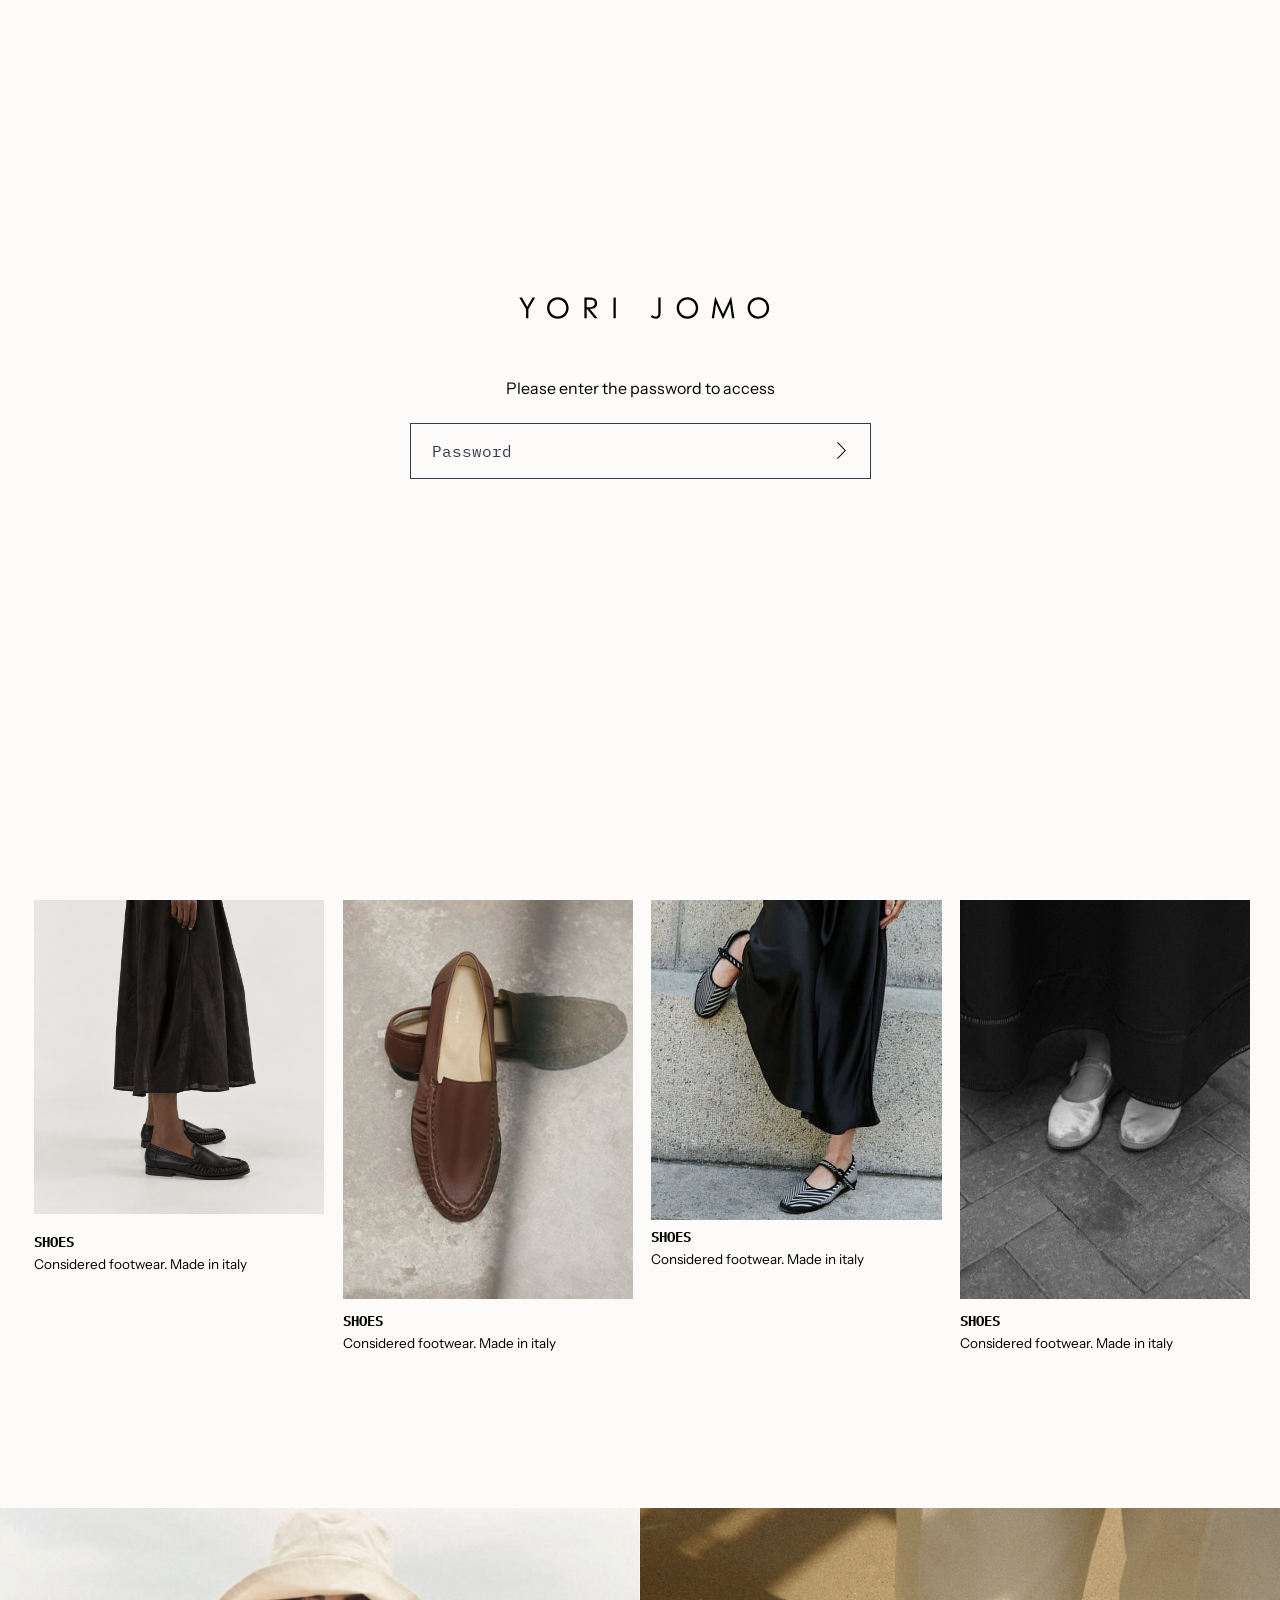
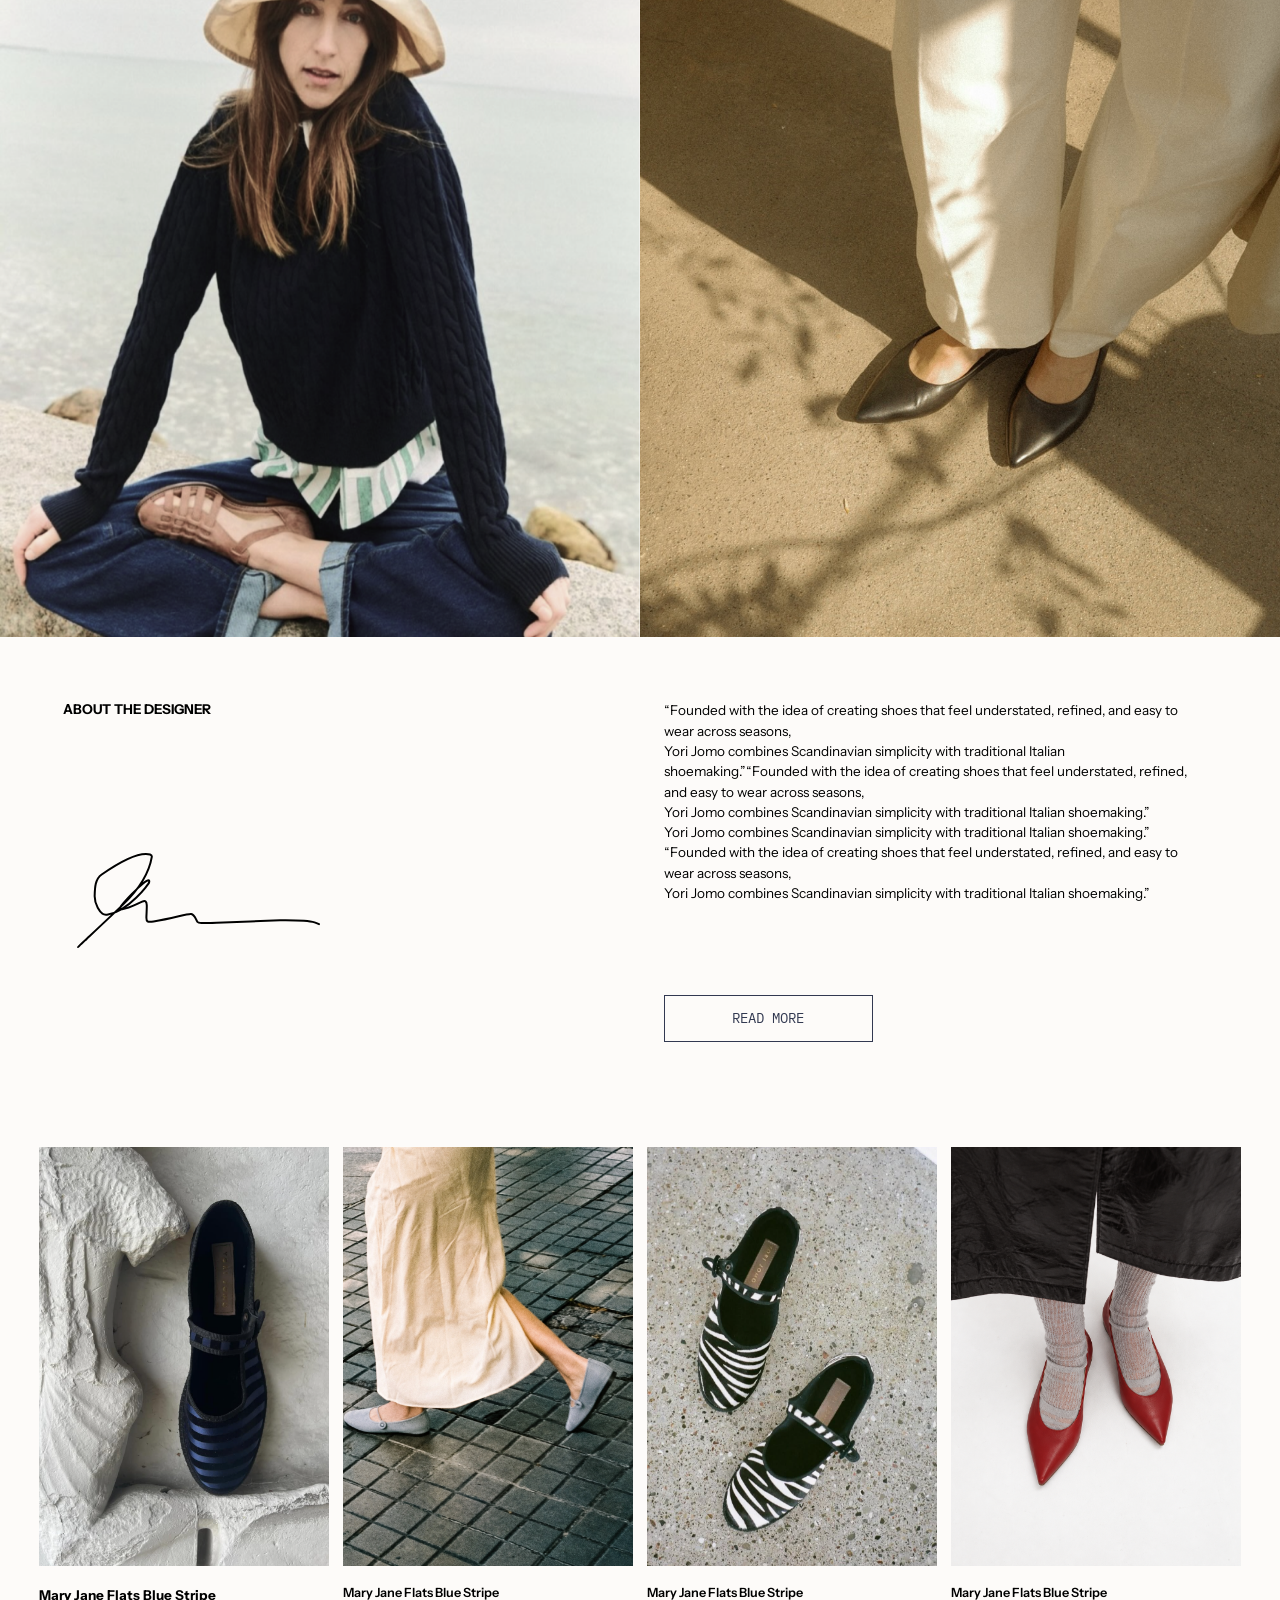
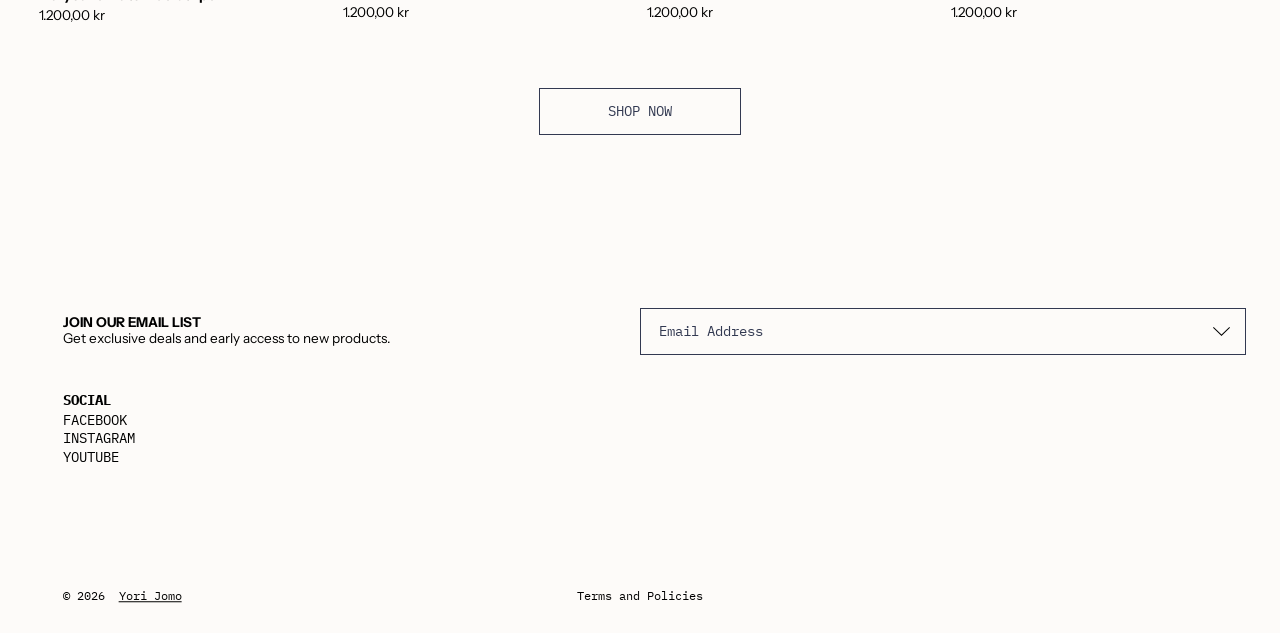
==== commit 9ba969cf: "Newsletter popup" ====
--- a/index.html
+++ b/index.html
@@ -7,9 +7,11 @@
       name="description"
       content="Yori Jomo — considered footwear, made in Italy."
     />
+    <meta name="robots" content="noindex, nofollow, noarchive" />
     <title>Yori Jomo — Considered Footwear</title>
     <link rel="preconnect" href="https://fonts.googleapis.com" />
     <link rel="preconnect" href="https://fonts.gstatic.com" crossorigin />
+    <link rel="stylesheet" href="newsletter-popup.css" />
     <link
       href="https://fonts.googleapis.com/css2?family=IBM+Plex+Mono:wght@400;700&family=Instrument+Sans:wght@400;600;700&display=swap"
       rel="stylesheet"
@@ -17,6 +19,53 @@
     <link rel="stylesheet" href="styles.css" />
     <script src="script.js" defer></script>
   </head>
+  <div class="yori-popup-backdrop" id="yoriPopupBackdrop"></div>
+
+  <section
+    class="yori-popup"
+    id="yoriPopup"
+    role="dialog"
+    aria-modal="true"
+    aria-labelledby="yoriPopupTitle"
+    aria-hidden="true"
+  >
+    <button
+      class="yori-popup__close"
+      id="yoriPopupClose"
+      type="button"
+      aria-label="Close newsletter popup"
+    >
+      &times;
+    </button>
+
+    <div class="yori-popup__image">
+      <img src="assets/newsletter-popup.jpg" alt="Yori Jomo shoes" />
+    </div>
+
+    <div class="yori-popup__content">
+      <h2 id="yoriPopupTitle">GET ON THE LIST</h2>
+
+      <p class="yori-popup__description">
+        What's inside: New arrivals, exclusive sales, event invites and more
+      </p>
+
+      <form class="yori-popup__form" id="yoriPopupForm">
+        <input
+          type="email"
+          placeholder="YOUR EMAIL, PLEASE."
+          aria-label="Email address"
+          required
+        />
+        <button type="submit">SIGN UP</button>
+      </form>
+
+      <p class="yori-popup__privacy">
+        To see how we may use your information, take a look at our
+        <a href="#">privacy policy</a>
+      </p>
+    </div>
+  </section>
+
   <body>
     <main class="page" id="top">
       <section class="hero" aria-labelledby="hero-title">
@@ -282,5 +331,7 @@
         <p class="footer__terms">Terms and Policies</p>
       </footer>
     </main>
+    <script src="./login.js"></script>
+    <script src="./newsletter-popup.js"></script>
   </body>
 </html>
--- a/newsletter-popup.css
+++ b/newsletter-popup.css
@@ -0,0 +1,166 @@
+.yori-popup-backdrop {
+  position: fixed;
+  inset: 0;
+  background: rgba(0, 0, 0, 0.45);
+  z-index: 3500;
+  display: none;
+}
+
+.yori-popup {
+  position: fixed;
+  top: 50%;
+  left: 50%;
+  transform: translate(-50%, -50%);
+  z-index: 3600;
+  display: none;
+  grid-template-columns: 261px minmax(0, 1fr);
+  gap: 26px;
+  width: min(758px, calc(100% - 32px));
+  min-height: 448px;
+  padding: 50px 34px 48px;
+  background: #fff;
+  color: #000;
+  box-sizing: border-box;
+}
+
+.yori-popup.is-visible {
+  display: grid;
+}
+
+.yori-popup-backdrop.is-visible {
+  display: block;
+}
+
+.yori-popup__close {
+  position: absolute;
+  top: 16px;
+  right: 16px;
+  border: none;
+  background: none;
+  color: #000;
+  font-size: 28px;
+  font-weight: 400;
+  line-height: 1;
+  cursor: pointer;
+}
+
+.yori-popup__image img {
+  display: block;
+  width: 261px;
+  height: 350px;
+  object-fit: cover;
+}
+
+.yori-popup__content {
+  display: flex;
+  min-width: 0;
+  flex-direction: column;
+  align-items: stretch;
+}
+
+.yori-popup__content h2 {
+  margin: 40px 0 30px;
+  font-family: "Instrument Sans", sans-serif;
+  font-size: 40px;
+  font-weight: 400;
+  line-height: 1;
+  text-align: center;
+}
+
+.yori-popup__description {
+  margin: 0;
+  font-family: "Instrument Sans", sans-serif;
+  font-size: 16px;
+  line-height: 24px;
+  text-align: center;
+}
+
+.yori-popup__form {
+  display: grid;
+  grid-template-columns: minmax(0, 1fr) 96px;
+  align-items: end;
+  gap: 8px;
+
+  width: 90%;
+  margin: 80px auto 0;
+}
+
+.yori-popup__form input {
+  flex: 1;
+  width: 100%;
+  min-width: 0;
+  height: 35px;
+  box-sizing: border-box;
+  border: 0;
+  border-bottom: 1px solid #000;
+  border-radius: 0;
+  padding: 8px 0;
+  background: transparent;
+  font-family: "IBM Plex Mono", monospace;
+  font-size: 12px;
+  outline: none;
+}
+
+.yori-popup__form input::placeholder {
+  color: #686767;
+}
+
+.yori-popup__form button {
+  flex: 0 0 96px;
+  height: 35px;
+  border: 0;
+  background: #101010;
+  color: #fdfbf9;
+  font-family: "IBM Plex Mono", monospace;
+  font-size: 12px;
+  cursor: pointer;
+}
+
+.yori-popup__privacy {
+  margin: 17px 0 0;
+  width: 100%;
+  color: rgba(0, 0, 0, 0.5);
+  font-family: "Instrument Sans", sans-serif;
+  font-size: 11px;
+  line-height: 1.3;
+  text-align: center;
+}
+
+.yori-popup__privacy a {
+  color: inherit;
+  font-style: italic;
+  text-decoration: underline;
+}
+
+@media (max-width: 650px) {
+  .yori-popup {
+    grid-template-columns: 1fr;
+    gap: 20px;
+    padding: 35px 22px 24px;
+    max-height: 90dvh;
+    overflow-y: auto;
+  }
+
+  .yori-popup__image img {
+    width: 100%;
+    height: 180px;
+  }
+
+  .yori-popup__content h2 {
+    margin: 0 0 20px;
+    font-size: clamp(26px, 7vw, 36px);
+  }
+
+  .yori-popup__description {
+    font-size: 14px;
+    line-height: 1.4;
+  }
+
+  .yori-popup__form {
+    margin-top: 28px;
+  }
+
+  .yori-popup__form input {
+    font-size: 12px;
+  }
+}
--- a/styles.css
+++ b/styles.css
@@ -2,7 +2,7 @@
   --color-background: #fdfbf9;
   --color-navy: #323951;
   --color-text: #000;
-  --color-white: #fff;
+  --color-white: #fdfbf9;
   --font-body: "Instrument Sans", sans-serif;
   --font-mono: "IBM Plex Mono", monospace;
   --spacing-6: 24px;
@@ -116,7 +116,6 @@
   width: 5.2248cqi;
 }
 
-/* Navigation links */
 .header-navigation__links a {
   transition: font-weight 160ms ease;
 }
@@ -157,7 +156,19 @@
 }
 
 .header-navigation__currency {
+  display: inline-flex;
+  align-items: center;
+  gap: 8px;
+  padding: 5px 0;
+  border: 0;
+  background: transparent;
+  color: inherit;
+  font-family: var(--font-mono);
+  font-size: clamp(9px, 0.9921cqi, 18.75px);
+  font-weight: 400;
+  line-height: 1;
   white-space: nowrap;
+  cursor: pointer;
 }
 
 .header-navigation__search-toggle,
@@ -188,7 +199,6 @@
   right: 0;
   width: clamp(220px, 26.5cqi, 500px);
   padding: 10px 14px;
-  border: 1px solid #000;
   background: #fdfbf9;
 }
 
@@ -383,6 +393,7 @@
   width: 100%;
   height: clamp(350px, 33.5979cqi, 638px);
   overflow: hidden;
+  margin-bottom: 80px;
 }
 
 .designer h2 {
@@ -511,7 +522,7 @@
 
 .footer {
   position: relative;
-  width: 80%;
+  width: 100%;
   height: clamp(320px, 25.1984cqi, 476px);
   margin-top: 0;
   margin-bottom: 27px;
@@ -534,8 +545,9 @@
 .newsletter-form {
   position: absolute;
   top: 7.6129%;
-  right: 4.8942%;
-  width: 45.1058%;
+  left: 50%;
+  right: 2.6455%;
+  width: auto;
   height: clamp(44px, 3.7037cqi, 70px);
   border: 1px solid var(--color-navy);
 }
@@ -642,7 +654,7 @@
 
 .footer__terms {
   bottom: 5%;
-  left: 62%;
+  left: 50%;
   transform: translate(-50%, 100%);
 }
 
@@ -683,13 +695,13 @@
     position: absolute;
     z-index: 3;
     top: calc(100% - 4px);
-    left: 0;
+    left: -20px;
     display: none;
-    min-width: 200px;
+    width: 100vw;
     flex-direction: column;
     align-items: flex-start;
     gap: 16px;
-    padding: 20px;
+    padding: 20px 42px 40px;
     background: #fdfbf9;
   }
 
@@ -773,6 +785,9 @@
     height: 22px;
   }
 
+  .header-navigation__links {
+    left: calc(-1 * clamp(24px, 5.25vw, 42px));
+  }
   .hero__copy {
     top: 63%;
     left: 5%;
@@ -879,7 +894,7 @@
   }
 
   .footer {
-    width: clamp(80%, calc(1640px - 105vw), 100%);
+    width: 100%;
     height: clamp(260px, calc(-700px + 120vw), 380px);
     margin-bottom: 8px;
   }
@@ -894,8 +909,9 @@
 
   .newsletter-form {
     top: 15px;
+    left: 50%;
     right: 5%;
-    width: 45%;
+    width: auto;
     height: 30px;
   }
 
@@ -990,7 +1006,15 @@
   }
 
   .header-navigation__currency {
-    display: none;
+    font-size: 11px;
+  }
+
+  .header-navigation__actions {
+    gap: 6px;
+  }
+
+  .header-navigation__currency {
+    gap: 5px;
   }
 
   .header-navigation__search-toggle,
@@ -1204,6 +1228,7 @@
   .newsletter-form {
     position: relative;
     top: auto;
+    left: auto;
     right: auto;
     width: calc(100% - 24px);
     height: 50px;
@@ -1262,3 +1287,9 @@
     min-height: clamp(372px, calc(561px - 21vw), 393px);
   }
 }
+
+@media (max-width: 350px) {
+  .header-navigation__logo img {
+    width: 120px;
+  }
+}
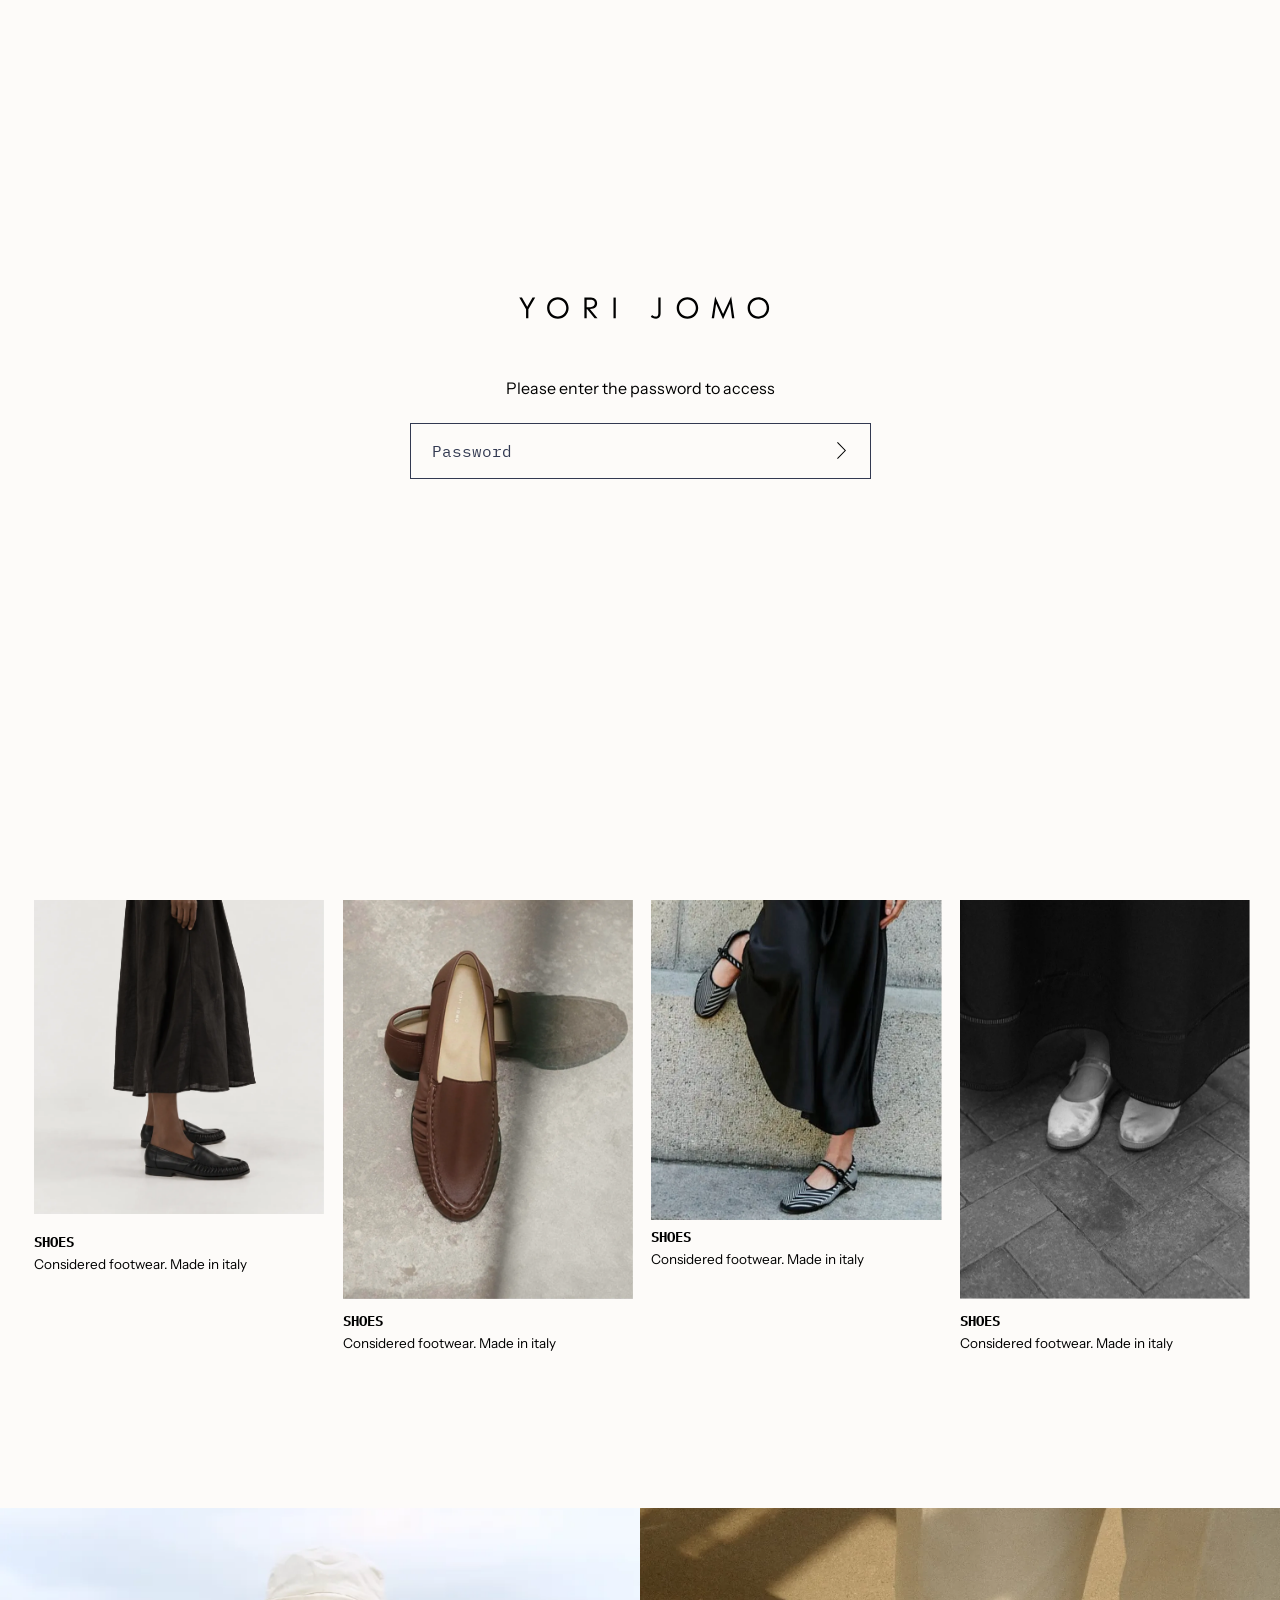
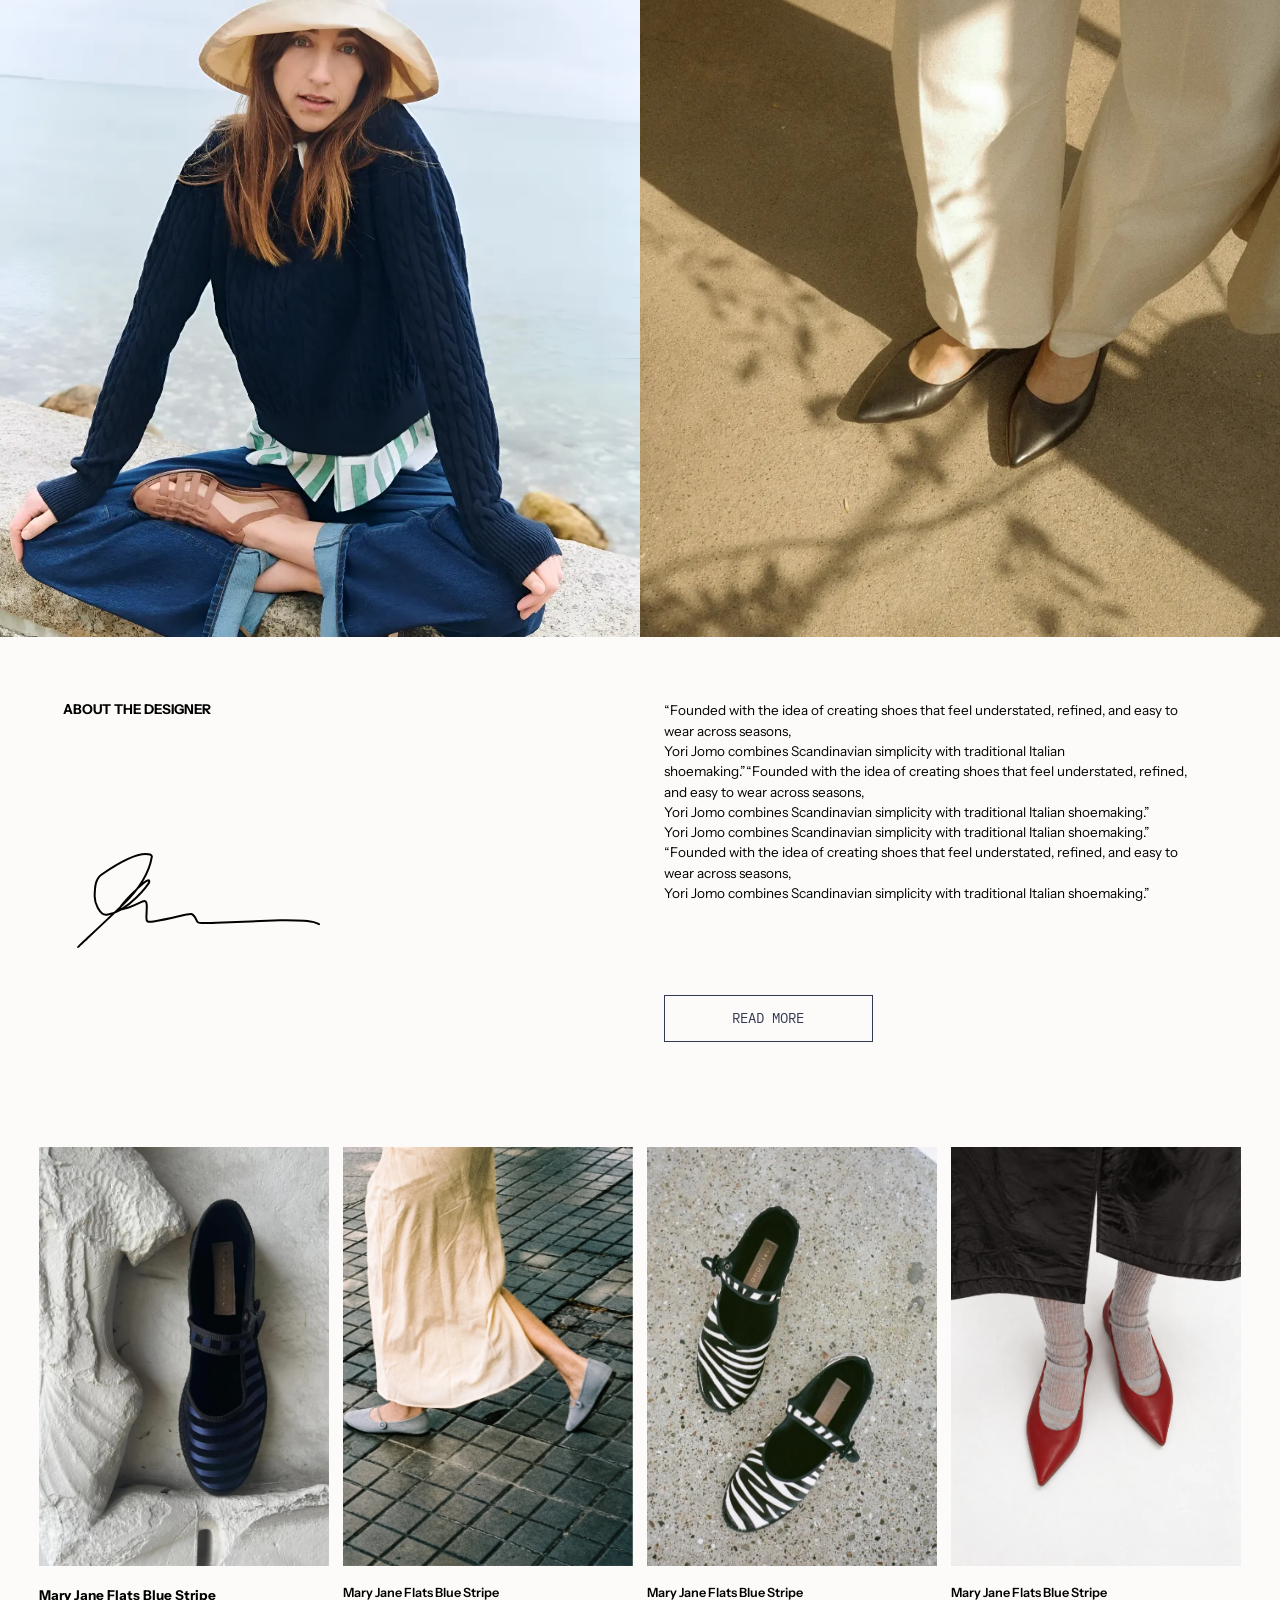
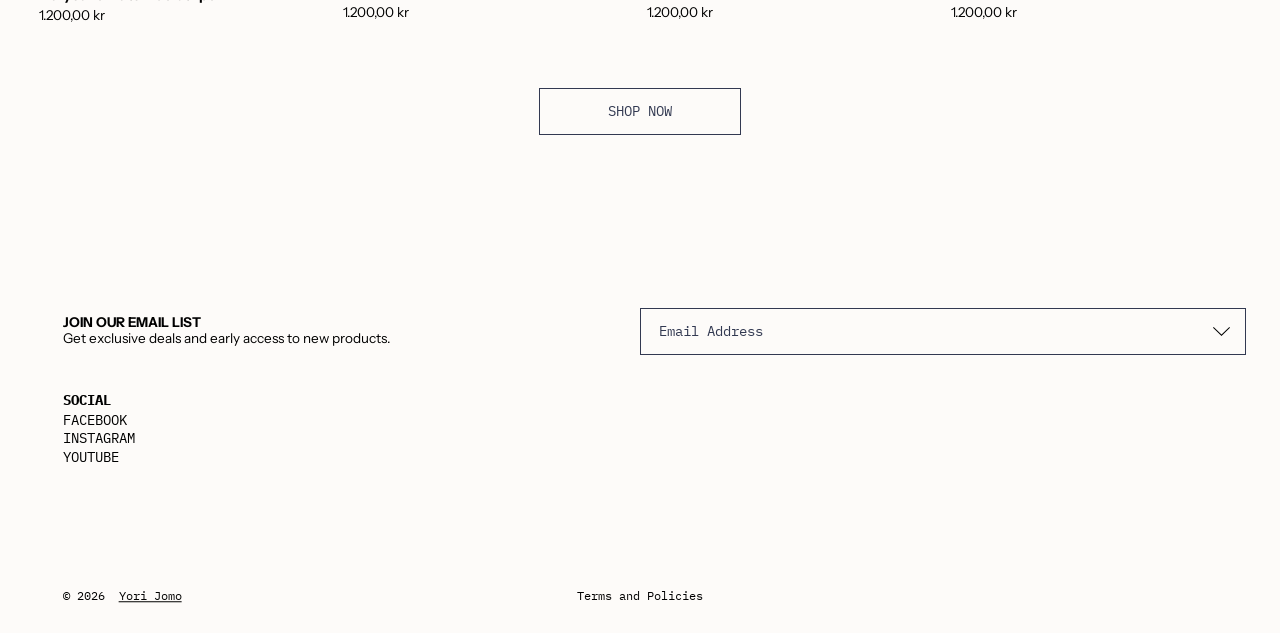
==== commit cb8b1714: "billeder i webp" ====
--- a/index.html
+++ b/index.html
@@ -39,7 +39,7 @@
     </button>
 
     <div class="yori-popup__image">
-      <img src="assets/newsletter-popup.jpg" alt="Yori Jomo shoes" />
+      <img src="assets/newsletter-popup.webp" alt="Yori Jomo shoes" />
     </div>
 
     <div class="yori-popup__content">
@@ -69,7 +69,7 @@
   <body>
     <main class="page" id="top">
       <section class="hero" aria-labelledby="hero-title">
-        <img class="hero__image" src="assets/hero.png" alt="" />
+        <img class="hero__image" src="assets/hero.webp" alt="" />
         <header class="site-header">
           <nav class="header-navigation" aria-label="Main navigation">
             <button
@@ -141,7 +141,7 @@
           <article class="category-card category-card--one">
             <img
               class="category-card__image"
-              src="assets/category-1.png"
+              src="assets/category-1.webp"
               alt=""
             />
             <div class="category-card__caption">
@@ -152,7 +152,7 @@
           <article class="category-card category-card--two">
             <img
               class="category-card__image"
-              src="assets/category-2.png"
+              src="assets/category-2.webp"
               alt=""
             />
             <div class="category-card__caption">
@@ -162,7 +162,7 @@
           </article>
           <article class="category-card category-card--three">
             <div class="category-card__crop category-card__crop--three">
-              <img src="assets/category-3.png" alt="" />
+              <img src="assets/category-3.webp" alt="" />
             </div>
             <div class="category-card__caption">
               <p class="category-card__eyebrow">SHOES</p>
@@ -171,7 +171,7 @@
           </article>
           <article class="category-card category-card--four">
             <div class="category-card__crop category-card__crop--four">
-              <img src="assets/category-4.png" alt="" />
+              <img src="assets/category-4.webp" alt="" />
             </div>
             <div class="category-card__caption">
               <p class="category-card__eyebrow">SHOES</p>
@@ -184,11 +184,11 @@
       <section class="editorial-images" aria-label="Yori Jomo footwear">
         <img
           class="editorial-images__left"
-          src="assets/about-left.png"
+          src="assets/about-left.webp"
           alt=""
         />
         <div class="editorial-images__right">
-          <img src="assets/about-right.png" alt="" />
+          <img src="assets/about-right.webp" alt="" />
         </div>
       </section>
 
@@ -237,7 +237,7 @@
           <article class="product-card product-card--one">
             <img
               class="product-card__image"
-              src="assets/featured-1.png"
+              src="assets/featured-1.webp"
               alt=""
             />
             <div class="product-card__details">
@@ -248,7 +248,7 @@
           <article class="product-card product-card--two">
             <img
               class="product-card__image"
-              src="assets/featured-2.png"
+              src="assets/featured-2.webp"
               alt=""
             />
             <div class="product-card__details">
@@ -259,7 +259,7 @@
           <article class="product-card product-card--three">
             <img
               class="product-card__image"
-              src="assets/featured-3.png"
+              src="assets/featured-3.webp"
               alt=""
             />
             <div class="product-card__details">
@@ -270,7 +270,7 @@
           <article class="product-card product-card--four">
             <img
               class="product-card__image"
-              src="assets/featured-4.png"
+              src="assets/featured-4.webp"
               alt=""
             />
             <div class="product-card__details">
--- a/newsletter-popup.css
+++ b/newsletter-popup.css
@@ -136,7 +136,7 @@
   .yori-popup {
     grid-template-columns: 1fr;
     gap: 20px;
-    padding: 35px 22px 24px;
+    padding: 60px 22px 60px;
     max-height: 90dvh;
     overflow-y: auto;
   }
@@ -147,13 +147,14 @@
   }
 
   .yori-popup__content h2 {
-    margin: 0 0 20px;
+    margin: 2 0 20px;
     font-size: clamp(26px, 7vw, 36px);
   }
 
   .yori-popup__description {
     font-size: 14px;
     line-height: 1.4;
+    margin-bottom: 40px;
   }
 
   .yori-popup__form {
--- a/styles.css
+++ b/styles.css
@@ -314,15 +314,13 @@
 }
 
 .category-card__crop img {
-  position: absolute;
-  max-width: none;
-}
-
-.category-card__crop--three img {
-  top: -141.9%;
-  left: -43.56%;
-  width: 215.87%;
-  height: 313.81%;
+  display: block;
+  position: static;
+  width: 100%;
+  height: 100%;
+  max-width: 100%;
+  object-fit: cover;
+  object-position: center;
 }
 
 .category-card--three .category-card__caption {
@@ -331,13 +329,6 @@
 
 .category-card--four {
   padding-top: 12.698cqi;
-}
-
-.category-card__crop--four img {
-  top: -89.89%;
-  left: -13.8%;
-  width: 136.59%;
-  height: 236.89%;
 }
 
 .category-card__caption {
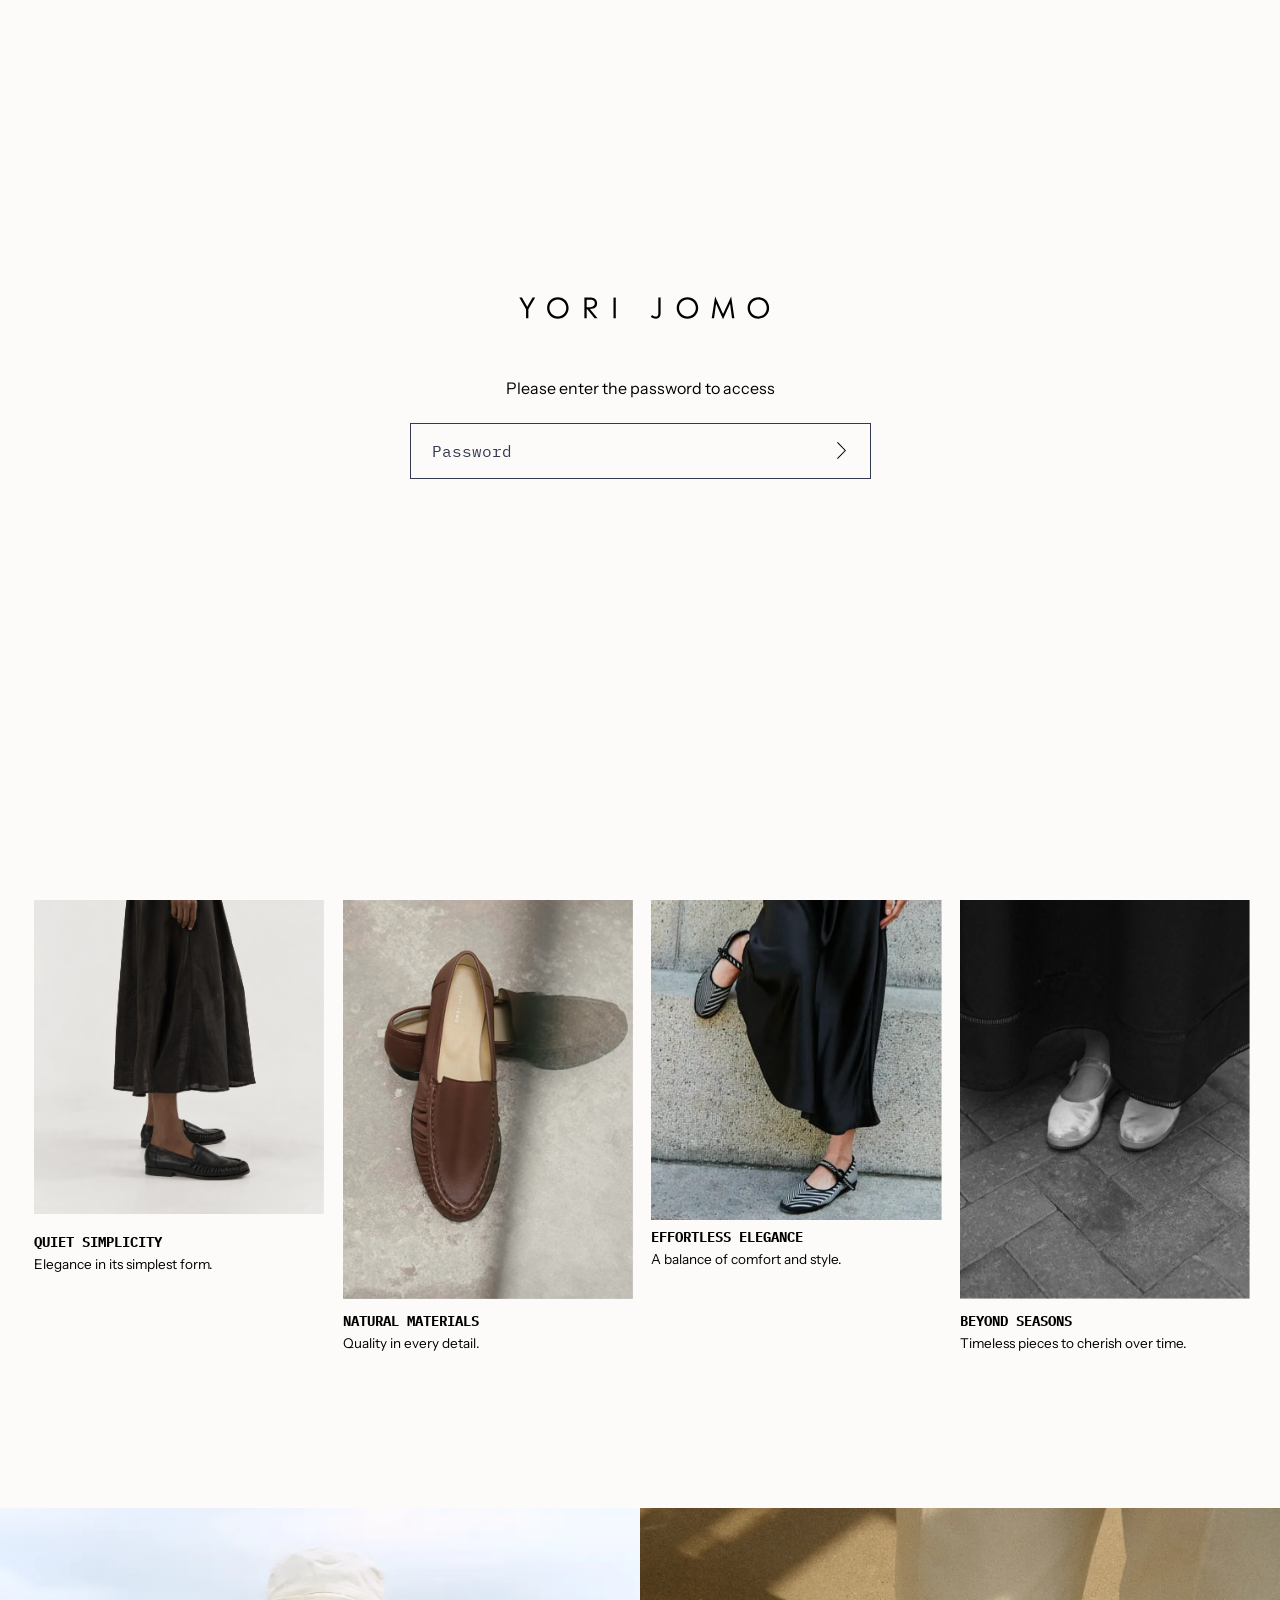
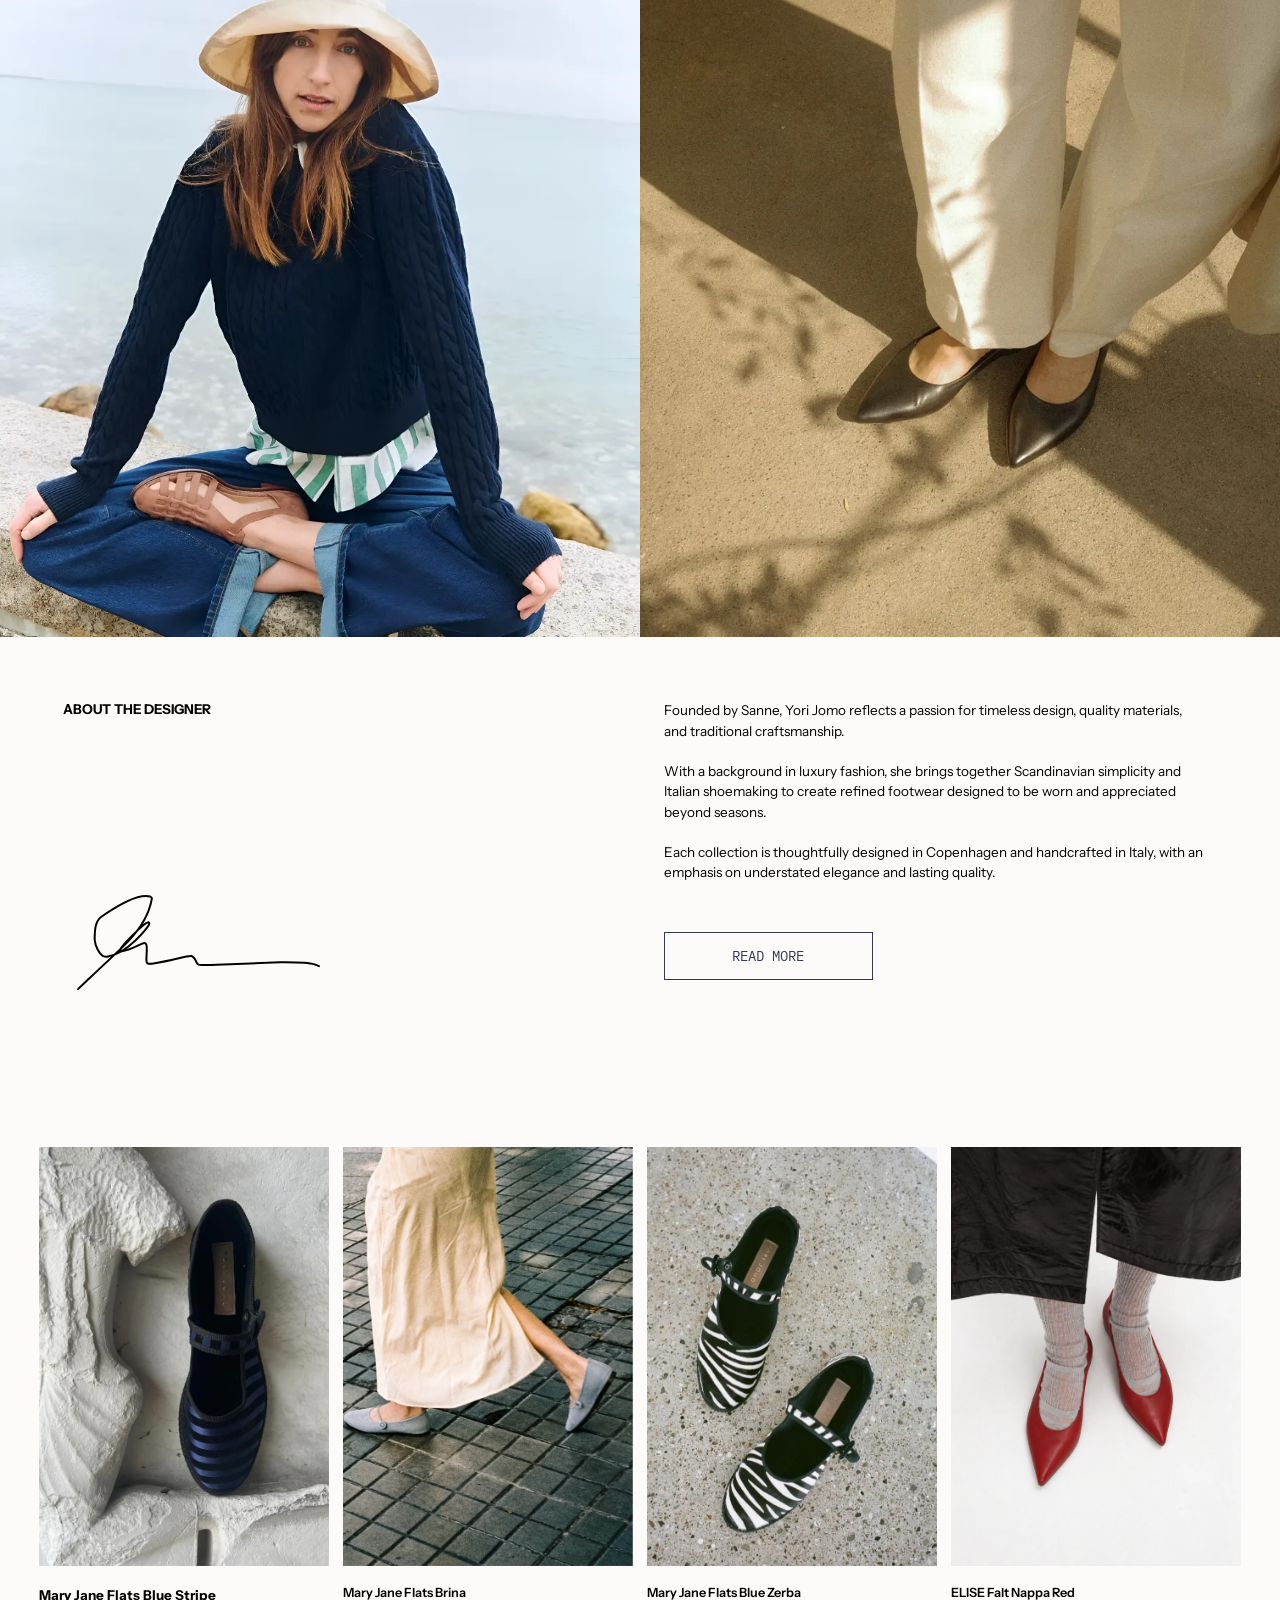
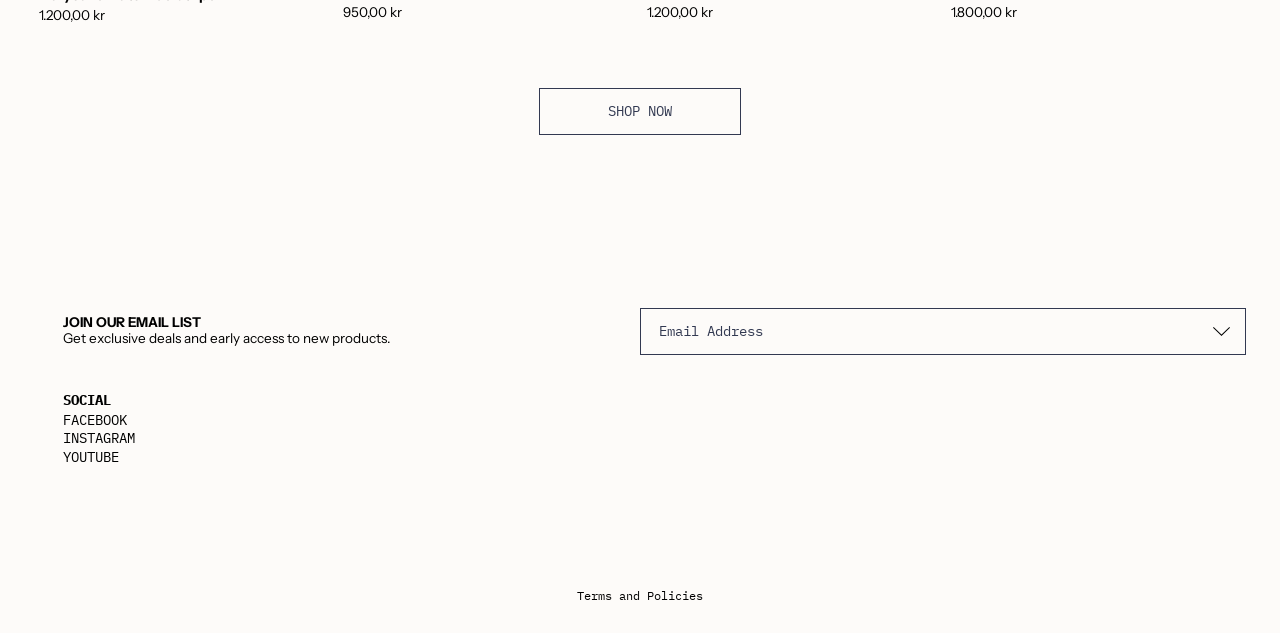
==== commit 8ba547fd: "tekst" ====
--- a/index.html
+++ b/index.html
@@ -145,8 +145,8 @@
               alt=""
             />
             <div class="category-card__caption">
-              <p class="category-card__eyebrow">SHOES</p>
-              <p>Considered footwear. Made in italy</p>
+              <p class="category-card__eyebrow">QUIET SIMPLICITY</p>
+              <p>Elegance in its simplest form.</p>
             </div>
           </article>
           <article class="category-card category-card--two">
@@ -156,8 +156,8 @@
               alt=""
             />
             <div class="category-card__caption">
-              <p class="category-card__eyebrow">SHOES</p>
-              <p>Considered footwear. Made in italy</p>
+              <p class="category-card__eyebrow">NATURAL MATERIALS</p>
+              <p>Quality in every detail.</p>
             </div>
           </article>
           <article class="category-card category-card--three">
@@ -165,8 +165,8 @@
               <img src="assets/category-3.webp" alt="" />
             </div>
             <div class="category-card__caption">
-              <p class="category-card__eyebrow">SHOES</p>
-              <p>Considered footwear. Made in italy</p>
+              <p class="category-card__eyebrow">EFFORTLESS ELEGANCE</p>
+              <p>A balance of comfort and style.</p>
             </div>
           </article>
           <article class="category-card category-card--four">
@@ -174,8 +174,8 @@
               <img src="assets/category-4.webp" alt="" />
             </div>
             <div class="category-card__caption">
-              <p class="category-card__eyebrow">SHOES</p>
-              <p>Considered footwear. Made in italy</p>
+              <p class="category-card__eyebrow">BEYOND SEASONS</p>
+              <p>Timeless pieces to cherish over time.</p>
             </div>
           </article>
         </div>
@@ -202,26 +202,20 @@
         <div class="designer__copy">
           <div class="designer__quote">
             <p>
-              “Founded with the idea of creating shoes that feel understated,
-              refined, and easy to wear across seasons,
+              Founded by Sanne, Yori Jomo reflects a passion for timeless
+              design, quality materials, and traditional craftsmanship.
             </p>
+
             <p>
-              Yori Jomo combines Scandinavian simplicity with traditional
-              Italian shoemaking.”“Founded with the idea of creating shoes that
-              feel understated, refined, and easy to wear across seasons,
+              With a background in luxury fashion, she brings together
+              Scandinavian simplicity and Italian shoemaking to create refined
+              footwear designed to be worn and appreciated beyond seasons.
             </p>
+
             <p>
-              Yori Jomo combines Scandinavian simplicity with traditional
-              Italian shoemaking.”
-            </p>
-            <p>
-              Yori Jomo combines Scandinavian simplicity with traditional
-              Italian shoemaking.” “Founded with the idea of creating shoes that
-              feel understated, refined, and easy to wear across seasons,
-            </p>
-            <p>
-              Yori Jomo combines Scandinavian simplicity with traditional
-              Italian shoemaking.”
+              Each collection is thoughtfully designed in Copenhagen and
+              handcrafted in Italy, with an emphasis on understated elegance and
+              lasting quality.
             </p>
           </div>
           <button class="outline-button" type="button">READ MORE</button>
@@ -252,8 +246,8 @@
               alt=""
             />
             <div class="product-card__details">
-              <h3>Mary Jane Flats Blue Stripe</h3>
-              <p>1.200,00 kr</p>
+              <h3>Mary Jane Flats Brina</h3>
+              <p>950,00 kr</p>
             </div>
           </article>
           <article class="product-card product-card--three">
@@ -263,7 +257,7 @@
               alt=""
             />
             <div class="product-card__details">
-              <h3>Mary Jane Flats Blue Stripe</h3>
+              <h3>Mary Jane Flats Blue Zerba</h3>
               <p>1.200,00 kr</p>
             </div>
           </article>
@@ -274,8 +268,8 @@
               alt=""
             />
             <div class="product-card__details">
-              <h3>Mary Jane Flats Blue Stripe</h3>
-              <p>1.200,00 kr</p>
+              <h3>ELISE Falt Nappa Red</h3>
+              <p>1.800,00 kr</p>
             </div>
           </article>
         </div>
@@ -308,26 +302,35 @@
 
         <div class="footer__socials">
           <p class="footer__heading">SOCIAL</p>
-          <p class="footer__social-link footer__social-link--facebook">
+
+          <a
+            href="https://www.facebook.com/yorijomo/"
+            class="footer__social-link footer__social-link--facebook"
+            target="_blank"
+            rel="noopener noreferrer"
+          >
             FACEBOOK
-          </p>
-          <p class="footer__social-link footer__social-link--instagram">
+          </a>
+
+          <a
+            href="https://www.instagram.com/yorijomo/"
+            class="footer__social-link footer__social-link--instagram"
+            target="_blank"
+            rel="noopener noreferrer"
+          >
             INSTAGRAM
-          </p>
-          <p class="footer__social-link footer__social-link--youtube">
+          </a>
+
+          <a
+            href="https://www.youtube.com/"
+            class="footer__social-link footer__social-link--youtube"
+            target="_blank"
+            rel="noopener noreferrer"
+          >
             YOUTUBE
-          </p>
-        </div>
-
-        <p class="footer__copyright">
-          © 2026&nbsp;
-          <a
-            href="https://www.yorijomo.com/en-dk"
-            target="_blank"
-            rel="noreferrer"
-            >Yori Jomo</a
-          >
-        </p>
+          </a>
+        </div>
+
         <p class="footer__terms">Terms and Policies</p>
       </footer>
     </main>
--- a/styles.css
+++ b/styles.css
@@ -398,7 +398,7 @@
 
 .designer__signature {
   position: absolute;
-  top: 50.2%;
+  top: 60%;
   left: 6.018cqi;
   display: block;
   transform: scale(clamp(0.5, calc(100cqi / 1512px), 1.25));
@@ -412,14 +412,22 @@
   display: flex;
   width: 42.328%;
   flex-direction: column;
-  gap: clamp(18px, 1.852cqi, 35px);
+  gap: 50px;
 }
 
 .designer__quote {
-  height: clamp(200px, 21.164cqi, 400px);
+  height: auto;
   overflow: hidden;
   font-size: clamp(12px, 1.0582cqi, 20px);
   line-height: 1.5;
+}
+
+.designer__quote p {
+  margin: 0 0 20px;
+}
+
+.designer__quote p:last-child {
+  margin-bottom: 0;
 }
 
 .outline-button {
@@ -606,7 +614,13 @@
 .footer__social-link {
   position: absolute;
   left: 0;
+  color: inherit;
+  text-decoration: none;
   font-weight: 400;
+  cursor: pointer;
+}
+.footer__social-link:visited {
+  color: inherit;
 }
 
 .footer__social-link:hover {
